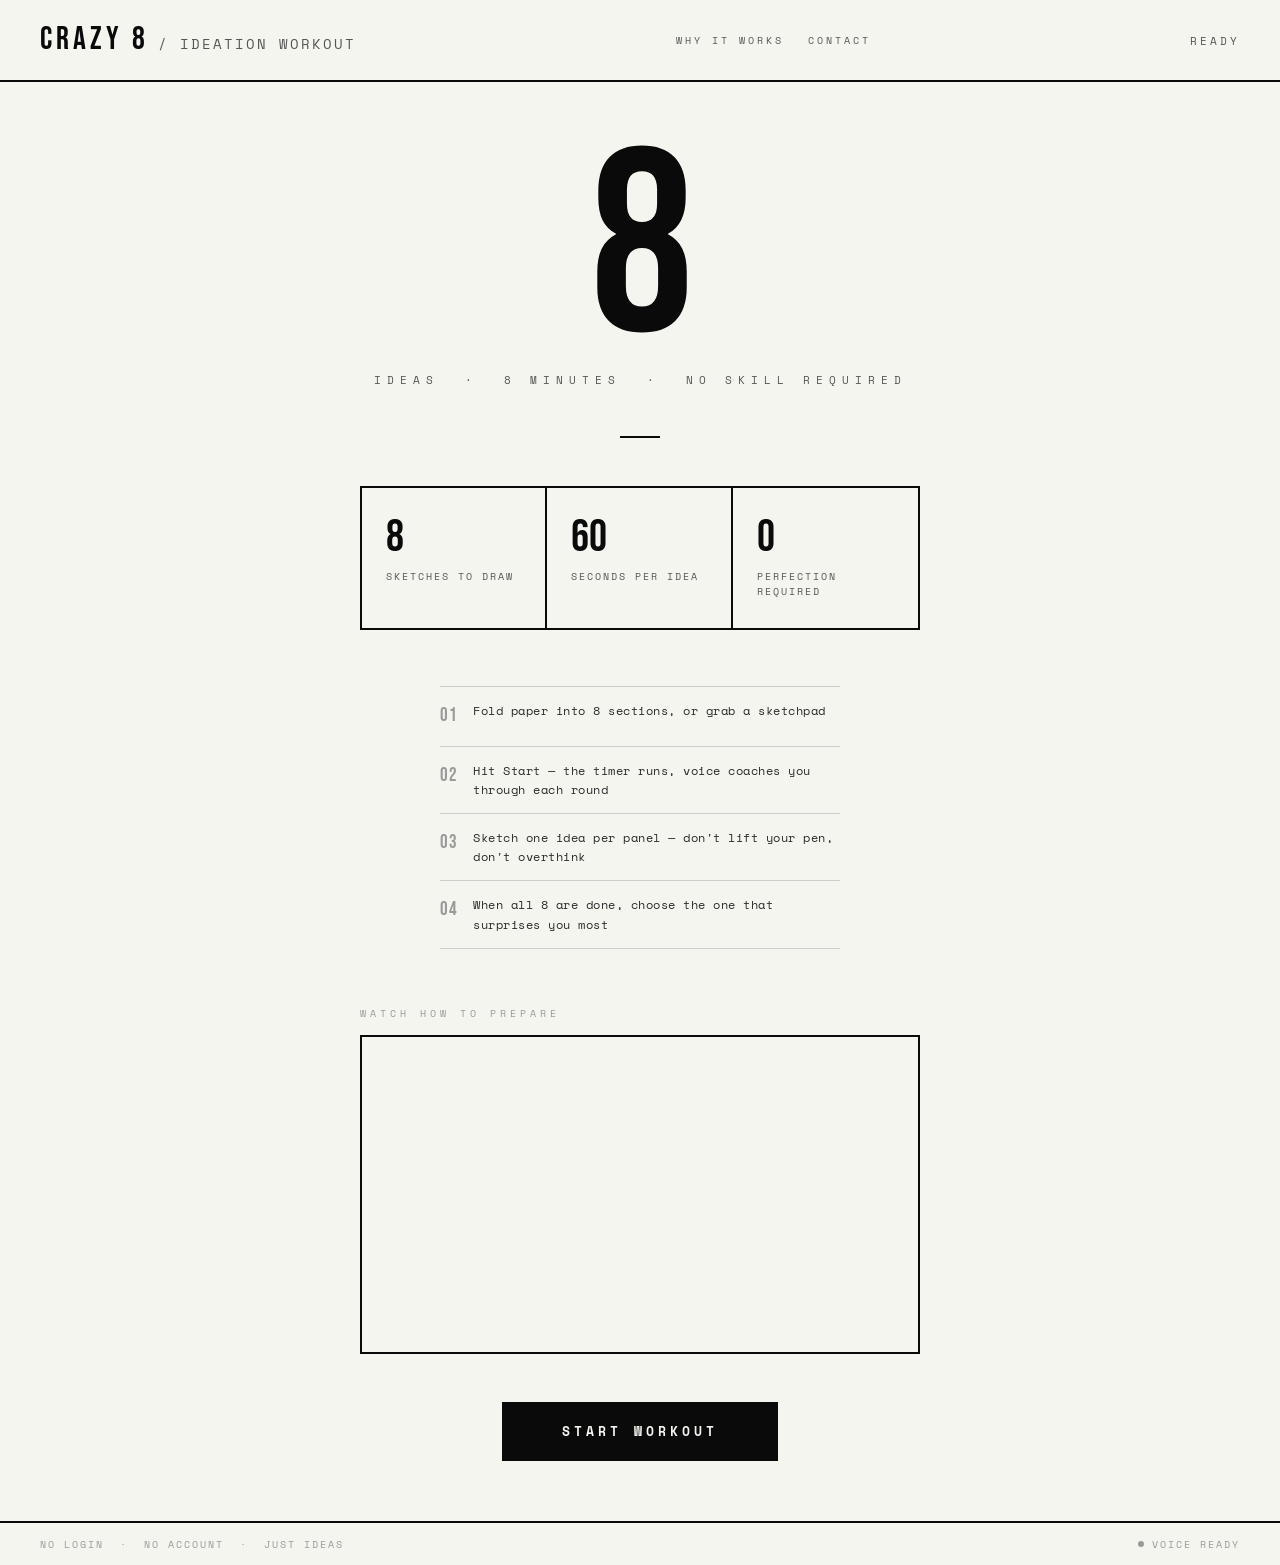
==== index.html @ 39a4eee3 "Add success.html and form action fallback for Netlify Forms Creates a success page so native form su" ====
<!DOCTYPE html>
<html lang="en">
<head>
  <meta charset="UTF-8">
  <meta name="viewport" content="width=device-width, initial-scale=1.0">
  <title>Crazy 8 - Ideation Exercise</title>
  <link href="https://fonts.googleapis.com/css2?family=Space+Mono:wght@400;700&family=Bebas+Neue&display=swap" rel="stylesheet">
  <link rel="stylesheet" href="crazy_eight.css">
</head>
<body>
  <div class="shell">

    <!-- Header Section -->
    <header class="topbar">
      <div class="wordmark wordmark-link" onclick="resetToStart()">Crazy 8 <span>/ IDEATION WORKOUT</span></div>
      <nav class="topbar-nav">
        <button class="topbar-nav-link" onclick="showWhy()">Why It Works</button>
        <button class="topbar-nav-link" onclick="showContact()">Contact</button>
      </nav>
      <div class="topbar-status" id="topbarStatus">READY</div>
    </header>

    <!-- Main Section -->
    <main>
    <!-- Onboarding Section -->
    <section class="screen active" id="startScreen">

      <!-- Hero Section-->
      <div class="hero-number">8</div>
      <div class="hero-label">Ideas &nbsp;·&nbsp; 8 Minutes &nbsp;·&nbsp; No Skill Required</div>
      <div class="divider"></div>

      <div class="rule-grid">
        <div class="rule-item">
          <div class="rule-n">8</div>
          <div class="rule-txt">Sketches to draw</div>
        </div>
        <div class="rule-item">
          <div class="rule-n">60</div>
          <div class="rule-txt">Seconds per idea</div>
        </div>
        <div class="rule-item">
          <div class="rule-n">0</div>
          <div class="rule-txt">Perfection required</div>
        </div>
      </div>

      <div class="how-list">
        <div class="how-list-item">
          <span class="how-n">01</span>
          <span>Fold paper into 8 sections, or grab a sketchpad</span>
        </div>
        <div class="how-list-item">
          <span class="how-n">02</span>
          <span>Hit Start — the timer runs, voice coaches you through each round</span>
        </div>
        <div class="how-list-item">
          <span class="how-n">03</span>
          <span>Sketch one idea per panel — don't lift your pen, don't overthink</span>
        </div>
        <div class="how-list-item">
          <span class="how-n">04</span>
          <span>When all 8 are done, choose the one that surprises you most</span>
        </div>
      </div>

      <div class="video-section">
        <div class="video-label">Watch how to prepare</div>
        <div class="video-wrap">
          <iframe
            src="https://www.youtube.com/embed/UXOLJy0E7Pg?start=75"
            title="How to prepare for the Crazy 8 exercise"
            allow="accelerometer; autoplay; clipboard-write; encrypted-media; gyroscope; picture-in-picture"
            allowfullscreen>
          </iframe>
        </div>
      </div>

      <button class="btn-start" onclick="startWorkout()">
        <span>Start Workout</span>
      </button>

    </section>

    <!-- Timer Section -->
    <section class="screen" id="exerciseScreen">

      <!-- Left panel: timer + controls -->
      <div class="panel-left">

        <div class="round-meta">
          <div class="round-tag">Round <span id="roundNum">1</span> of 8</div>
          <div class="round-prompt" id="promptText">Sketch your first idea</div>
          <div class="prompt-hint" id="promptHint"></div>
        </div>

        <div class="timer-wrap">
          <svg class="timer-svg" viewBox="0 0 200 200">
            <circle class="t-bg" cx="100" cy="100" r="92"/>
            <circle class="t-ring" id="tRing" cx="100" cy="100" r="92"/>
          </svg>
          <div class="timer-face">
            <div class="timer-digits" id="timerDigits">60</div>
            <div class="timer-sub">seconds</div>
          </div>
        </div>

        <div class="progress-wrap">
          <div class="progress-meta">
            <span>Overall Progress</span>
            <span id="progressLabel">0 / 8</span>
          </div>
          <div class="progress-track">
            <div class="progress-thumb" id="progressThumb" style="width:0%"></div>
          </div>
        </div>

        <div class="controls">
          <button class="ctrl-btn" id="pauseBtn" onclick="togglePause()" title="Pause / Resume">II</button>
          <button class="ctrl-btn" onclick="stopWorkout()" title="Stop">&#9632;</button>
          <button class="ctrl-btn active-ctrl" id="voiceBtn" onclick="toggleVoice()" title="Voice on/off">&#9834;</button>
          <span class="voice-label">Voice</span>
        </div>

      </div>

      <!-- Right panel: sketch tracker -->
      <div class="panel-right">
        <div class="panel-right-label">Your Sketches</div>
        <div class="sketch-list" id="sketchList">
          <!-- Filled by JavaScript -->
        </div>
      </div>

    </section>

    <!-- Convergence Section -->
    <section class="screen" id="completionScreen">

      <div class="done-tag">Workout Complete</div>
      <div class="done-title">DONE.</div>
      <div class="done-divider"></div>
      <p class="done-message">
        Eight ideas in eight minutes.<br>
        Your creative muscle just got stronger.
      </p>

      <div class="reflection-section">
        <div class="reflection-intro">Now we can slow down.</div>
        <ul class="reflection-list">
          <li class="reflection-q">VOTE or SELECT THE BEST</li>
          <li class="reflection-q">Which idea surprises you?</li>
          <li class="reflection-q">Which idea solves the problem best?</li>
          <li class="reflection-q">Can two ideas be combined?</li>
        </ul>
      </div>

      <div class="done-stats">
        <div class="done-stat">
          <div class="done-stat-n">8</div>
          <div class="done-stat-l">Ideas created</div>
        </div>
        <div class="done-stat">
          <div class="done-stat-n">8m</div>
          <div class="done-stat-l">Total time</div>
        </div>
        <div class="done-stat">
          <div class="done-stat-n">∞</div>
          <div class="done-stat-l">Possibilities</div>
        </div>
      </div>

      <div class="btn-row">
        <button class="btn-ghost" onclick="restartWorkout()">Again</button>
        <button class="btn-ghost" onclick="resetToStart()">Home</button>
      </div>

    </section>

    <!-- Why It Works Section -->
    <section class="screen" id="whyScreen">

      <div class="page-hero">
        <div class="page-eyebrow">The Science Behind It</div>
        <div class="page-big-title">WHY IT<br>WORKS.</div>
        <div class="done-divider" style="margin:32px auto;"></div>
        <p class="page-intro">Crazy 8 works not despite its constraints — because of them. Time pressure, quantity requirements, and analog tools trigger distinct cognitive states that digital brainstorming alone cannot replicate.</p>
      </div>

      <div class="why-blocks">

        <div class="why-block">
          <div class="why-block-header">
            <span class="why-block-n">01</span>
            <span class="why-block-tag">Divergent Thinking</span>
          </div>
          <div class="why-block-title">QUANTITY FORCES QUALITY</div>
          <p class="why-block-text">The first seven rounds push you into divergent mode — generating ideas without judgment. Sixty seconds is too short to second-guess yourself. You sketch and move on before your inner critic can speak.</p>
          <p class="why-block-text">Over eight rounds you're pushed past the safe first answer, past the variation-of-the-first-idea, and into territory you wouldn't reach by thinking alone. Research consistently shows the most original ideas emerge in later cycles — after the obvious has been exhausted. Crazy 8 guarantees you get there.</p>
          <div class="why-stats">
            <div class="why-stat">
              <div class="why-stat-n">60s</div>
              <div class="why-stat-l">Too short to second-guess yourself</div>
            </div>
            <div class="why-stat">
              <div class="why-stat-n">8</div>
              <div class="why-stat-l">Ideas pushes exploration past the obvious</div>
            </div>
            <div class="why-stat">
              <div class="why-stat-n">5–8</div>
              <div class="why-stat-l">Rounds where the best ideas tend to appear</div>
            </div>
          </div>
        </div>

        <div class="why-block">
          <div class="why-block-header">
            <span class="why-block-n">02</span>
            <span class="why-block-tag">Convergent Thinking</span>
          </div>
          <div class="why-block-title">SELECTING AND COMBINING</div>
          <p class="why-block-text">Round 8 shifts your mind toward synthesis. After generating at speed, the brain craves evaluation. The completion prompts aren't decoration — they're a deliberate phase change built into the structure.</p>
          <ul class="why-list">
            <li class="why-list-item">
              <span class="why-list-q">Which idea surprises you?</span>
              <span class="why-list-a">Surprise signals genuine novelty — unexpected ideas are always worth a closer look.</span>
            </li>
            <li class="why-list-item">
              <span class="why-list-q">Which solves the problem best?</span>
              <span class="why-list-a">Returns you to the original brief after a session of unconstrained thinking.</span>
            </li>
            <li class="why-list-item">
              <span class="why-list-q">Can two ideas be combined?</span>
              <span class="why-list-a">Hybrid ideas frequently outperform either source. This is where breakthroughs tend to live.</span>
            </li>
          </ul>
          <p class="why-block-text">The gap between making and evaluating is critical. Crazy 8 builds that gap into its structure — you cannot skip from generation directly to execution.</p>
        </div>

        <div class="why-block">
          <div class="why-block-header">
            <span class="why-block-n">03</span>
            <span class="why-block-tag">Paper &amp; Pencil</span>
          </div>
          <div class="why-block-title">LOW FIDELITY IS THE FEATURE</div>
          <p class="why-block-text">A pencil sketch made in 60 seconds cannot be mistaken for a finished product. That roughness is not a limitation — it is the entire point.</p>
          <div class="why-pillars">
            <div class="why-pillar">
              <div class="why-pillar-title">Low fidelity = low attachment</div>
              <p class="why-pillar-text">When you've spent 60 seconds on a drawing, you can discard it without hesitation. When you've spent three hours on a digital mockup, you can't. Paper removes the sunk-cost trap from the process entirely.</p>
            </div>
            <div class="why-pillar">
              <div class="why-pillar-title">Sketches invite collaboration</div>
              <p class="why-pillar-text">A rough box with an arrow communicates "there's a button here" without accidentally fixing the visual design. Polished mockups shut down feedback. Rough sketches open it up and invite challenge.</p>
            </div>
            <div class="why-pillar">
              <div class="why-pillar-title">Inclusive by default</div>
              <p class="why-pillar-text">Anyone can participate regardless of software skills. A pen is the universal design tool. The playing field is completely flat — no Figma licence, no learning curve, no barrier.</p>
            </div>
            <div class="why-pillar">
              <div class="why-pillar-title">Research supports it</div>
              <p class="why-pillar-text">Studies on design fixation (Jansson &amp; Smith, 1991) show high-fidelity references early in the process constrain output — designers copy features rather than explore alternatives. Research in embodied cognition shows the physical act of drawing activates spatial reasoning and motor memory in ways digital tools do not replicate.</p>
            </div>
          </div>
        </div>

      </div>

      <div class="page-back">
        <button class="btn-ghost" onclick="resetToStart()">&#8592; Back to Start</button>
      </div>

    </section>

    <!-- Contact Section -->
    <section class="screen" id="contactScreen">

      <div class="page-hero">
        <div class="page-eyebrow">Get in Touch</div>
        <div class="page-big-title">CONTACT.</div>
        <div class="done-divider" style="margin:32px auto;"></div>
        <p class="page-intro">Built to help designers think faster. Free and private — no account, no data collection, no catch.</p>
      </div>

      <form class="feedback-form" name="feedback" method="POST" action="/success.html" data-netlify="true" id="feedbackForm">
        <input type="hidden" name="form-name" value="feedback">
        <div class="form-group">
          <label class="form-label" for="feedbackName">Name</label>
          <input class="form-input" type="text" id="feedbackName" name="name" placeholder="Your name" required>
        </div>
        <div class="form-group">
          <label class="form-label" for="feedbackEmail">Email</label>
          <input class="form-input" type="email" id="feedbackEmail" name="reply-to" placeholder="your@email.com">
        </div>
        <div class="form-group">
          <label class="form-label" for="feedbackMessage">Message</label>
          <textarea class="form-textarea" id="feedbackMessage" name="message" rows="5" placeholder="Feature request, bug report, or just a hello..." required></textarea>
        </div>
        <button class="btn-start" type="submit"><span>Send Feedback</span></button>
      </form>
      <p id="feedbackSuccess" style="display:none; margin-top:16px; font-size:0.78rem; letter-spacing:1px; text-transform:uppercase;">Message sent. Thanks!</p>

      <div class="contact-about">
        <div class="contact-about-label">About this project</div>
        <p class="contact-about-text">Crazy 8 is a timed ideation tool for product designers, UX researchers, and teams who need to generate eight distinct ideas in eight focused minutes. It uses voice coaching, visual progress tracking, and structured reflection prompts to move from blank page to convergent thinking in one session.</p>
        <p class="contact-about-text">Have a feature request, found a bug, or want to collaborate? Send an email — all feedback is welcome.</p>
      </div>

      <div class="page-back">
        <button class="btn-ghost" onclick="resetToStart()">&#8592; Back to Start</button>
      </div>

    </section>

    </main>

    <!-- Footer Section -->
    <footer class="bottombar">
      <div class="bottombar-note">No login &nbsp;·&nbsp; No account &nbsp;·&nbsp; Just ideas</div>
      <div class="voice-status">
        <div class="voice-dot" id="voiceDot"></div>
        <span id="voiceStatusText">Voice ready</span>
      </div>
    </footer>

  </div><!-- /shell -->


  <script src="crazy_eight.js"></script>
  <script>
    document.getElementById('feedbackForm').addEventListener('submit', function(e) {
      e.preventDefault();
      var form = this;
      fetch('/', {
        method: 'POST',
        headers: { 'Content-Type': 'application/x-www-form-urlencoded' },
        body: new URLSearchParams(new FormData(form)).toString()
      }).then(function() {
        form.style.display = 'none';
        document.getElementById('feedbackSuccess').style.display = 'block';
      }).catch(function() {
        alert('Something went wrong. Please try again.');
      });
    });
  </script>
</body>
</html>
---- crazy_eight.css ----
*, *::before, *::after { box-sizing: border-box; margin: 0; padding: 0; }

:root {
  --black: #0a0a0a;
  --white: #f5f5f0;
  --gray-1: #1a1a1a;
  --gray-2: #2a2a2a;
  --gray-3: #555;
  --gray-4: #999;
  --gray-5: #ccc;
  --serif: 'Bebas Neue', sans-serif;
  --mono: 'Space Mono', monospace;
}

html, body {
  height: 100%;
  background: var(--white);
  color: var(--black);
  font-family: var(--mono);
  -webkit-font-smoothing: antialiased;
}

/* ── LAYOUT ── */
.shell {
  min-height: 100vh;
  display: grid;
  grid-template-rows: auto 1fr auto;
}

/* ── HEADER SECTION ── */
.topbar {
  display: flex;
  justify-content: space-between;
  align-items: center;
  padding: 24px 40px;
  border-bottom: 2px solid var(--black);
}

.wordmark {
  font-family: var(--serif);
  font-size: 2rem;
  letter-spacing: 4px;
  line-height: 1;
}

.wordmark-link {
  cursor: pointer;
  user-select: none;
}

.wordmark span {
  color: var(--gray-3);
  font-size: 0.85rem;
  font-family: var(--mono);
  letter-spacing: 2px;
  font-weight: 400;
}

.topbar-status {
  font-size: 0.7rem;
  letter-spacing: 3px;
  text-transform: uppercase;
  color: var(--gray-3);
}

/* ── SCREENS ── */
.screen {
  display: none;
  animation: appear 0.4s ease both;
}
.screen.active { display: flex; }

@keyframes appear {
  from { opacity: 0; transform: translateY(12px); }
  to   { opacity: 1; transform: translateY(0); }
}

/* ── START SCREEN ── */
#startScreen {
  flex-direction: column;
  align-items: center;
  justify-content: center;
  padding: 60px 40px;
  text-align: center;
  gap: 0;
}

.hero-number {
  font-family: var(--serif);
  font-size: clamp(140px, 25vw, 260px);
  line-height: 0.85;
  color: var(--black);
  letter-spacing: -4px;
  user-select: none;
  margin-bottom: 8px;
}

.hero-label {
  font-size: 0.7rem;
  letter-spacing: 6px;
  text-transform: uppercase;
  color: var(--gray-3);
  margin-bottom: 48px;
}

.divider {
  width: 40px;
  height: 2px;
  background: var(--black);
  margin: 0 auto 48px;
}

.rule-grid {
  display: grid;
  grid-template-columns: repeat(3, 1fr);
  gap: 0;
  border: 2px solid var(--black);
  max-width: 560px;
  width: 100%;
  margin-bottom: 56px;
}

.rule-item {
  padding: 28px 24px;
  border-right: 2px solid var(--black);
  text-align: left;
}
.rule-item:last-child { border-right: none; }

.rule-n {
  font-family: var(--serif);
  font-size: 2.8rem;
  line-height: 1;
  margin-bottom: 8px;
}

.rule-txt {
  font-size: 0.65rem;
  letter-spacing: 2px;
  text-transform: uppercase;
  color: var(--gray-3);
  line-height: 1.5;
}

.how-list {
  max-width: 400px;
  width: 100%;
  text-align: left;
  margin-bottom: 56px;
}

.how-list-item {
  display: flex;
  gap: 16px;
  padding: 14px 0;
  border-bottom: 1px solid var(--gray-5);
  font-size: 0.75rem;
  letter-spacing: 0.5px;
  color: var(--gray-2);
  line-height: 1.6;
}
.how-list-item:first-child { border-top: 1px solid var(--gray-5); }

.how-n {
  font-family: var(--serif);
  font-size: 1.2rem;
  color: var(--gray-4);
  flex-shrink: 0;
  line-height: 1.6;
}

/* ── ONBOARDING VIDEO SECTION ── */
.video-section {
  max-width: 560px;
  width: 100%;
  margin-bottom: 48px;
  text-align: left;
}

.video-label {
  font-size: 0.65rem;
  letter-spacing: 4px;
  text-transform: uppercase;
  color: var(--gray-4);
  margin-bottom: 14px;
}

.video-wrap {
  position: relative;
  width: 100%;
  padding-top: 56.25%;
  border: 2px solid var(--black);
  overflow: hidden;
}

.video-wrap iframe {
  position: absolute;
  top: 0;
  left: 0;
  width: 100%;
  height: 100%;
  border: none;
  display: block;
}

.btn-start {
  font-family: var(--mono);
  font-size: 0.8rem;
  font-weight: 700;
  letter-spacing: 4px;
  text-transform: uppercase;
  background: var(--black);
  color: var(--white);
  border: none;
  padding: 20px 60px;
  cursor: pointer;
  transition: background 0.2s, color 0.2s;
  position: relative;
  overflow: hidden;
}

.btn-start::after {
  content: '';
  position: absolute;
  inset: 0;
  background: var(--white);
  transform: translateX(-100%);
  transition: transform 0.35s ease;
}
.btn-start:hover::after { transform: translateX(0); }
.btn-start:hover { color: var(--black); border: 2px solid var(--black); }
.btn-start span { position: relative; z-index: 1; }

/* ── EXERCISE SCREEN ── */
#exerciseScreen {
  flex-direction: row;
  height: calc(100vh - 74px);
}

/* Left panel */
.panel-left {
  flex: 1;
  display: flex;
  flex-direction: column;
  justify-content: center;
  align-items: center;
  border-right: 2px solid var(--black);
  padding: 40px;
  gap: 40px;
  position: relative;
}

/* Timer */
.timer-wrap {
  position: relative;
  width: min(280px, 38vw);
  aspect-ratio: 1;
  flex-shrink: 0;
}

.timer-svg {
  width: 100%;
  height: 100%;
  transform: rotate(-90deg);
}

.t-bg {
  fill: none;
  stroke: var(--gray-5);
  stroke-width: 7;
}

.t-ring {
  fill: none;
  stroke: var(--black);
  stroke-width: 7;
  stroke-linecap: butt;
  transition: stroke-dashoffset 1s linear;
}

.timer-face {
  position: absolute;
  inset: 0;
  display: flex;
  flex-direction: column;
  align-items: center;
  justify-content: center;
}

.timer-digits {
  font-family: var(--serif);
  font-size: clamp(76px, 11vw, 120px);
  line-height: 1;
  letter-spacing: -2px;
}

.timer-sub {
  font-size: 0.6rem;
  letter-spacing: 4px;
  text-transform: uppercase;
  color: var(--gray-3);
  margin-top: 6px;
}

/* Round + prompt */
.round-meta {
  text-align: center;
}

.round-tag {
  font-size: 0.65rem;
  letter-spacing: 5px;
  text-transform: uppercase;
  color: var(--gray-4);
  margin-bottom: 10px;
}

.round-prompt {
  font-family: var(--serif);
  font-size: clamp(2rem, 4vw, 3rem);
  letter-spacing: 1px;
  line-height: 1.05;
  max-width: 340px;
}

.prompt-hint {
  font-size: 0.9rem;
  line-height: 1.75;
  color: var(--gray-2);
  letter-spacing: 0.2px;
  max-width: 320px;
  margin-top: 14px;
}

/* Overall progress */
.progress-wrap {
  width: 100%;
  max-width: 280px;
}

.progress-meta {
  display: flex;
  justify-content: space-between;
  font-size: 0.6rem;
  letter-spacing: 3px;
  text-transform: uppercase;
  color: var(--gray-3);
  margin-bottom: 8px;
}

.progress-track {
  width: 100%;
  height: 4px;
  background: var(--gray-5);
  position: relative;
}

.progress-thumb {
  height: 100%;
  background: var(--black);
  transition: width 0.6s ease;
}

/* Controls */
.controls {
  display: flex;
  gap: 12px;
  align-items: center;
}

.ctrl-btn {
  width: 52px;
  height: 52px;
  border: 2px solid var(--black);
  background: transparent;
  cursor: pointer;
  display: flex;
  align-items: center;
  justify-content: center;
  font-size: 1.1rem;
  font-family: var(--mono);
  font-weight: 700;
  color: var(--black);
  transition: background 0.15s, color 0.15s;
  letter-spacing: 0;
  flex-shrink: 0;
}
.ctrl-btn:hover { background: var(--black); color: var(--white); }
.ctrl-btn.active-ctrl { background: var(--black); color: var(--white); }

.voice-label {
  font-size: 0.6rem;
  letter-spacing: 3px;
  text-transform: uppercase;
  color: var(--gray-4);
}

/* Right panel — sketch tracker */
.panel-right {
  width: clamp(220px, 28vw, 340px);
  display: flex;
  flex-direction: column;
  padding: 32px;
  gap: 0;
  overflow: hidden;
}

.panel-right-label {
  font-size: 0.6rem;
  letter-spacing: 5px;
  text-transform: uppercase;
  color: var(--gray-4);
  margin-bottom: 24px;
}

.sketch-list {
  display: flex;
  flex-direction: column;
  gap: 0;
  flex: 1;
}

.sketch-row {
  display: flex;
  align-items: center;
  gap: 16px;
  padding: 16px 0;
  border-bottom: 1px solid var(--gray-5);
  transition: opacity 0.3s;
}
.sketch-row:first-child { border-top: 1px solid var(--gray-5); }

.sketch-row.done { opacity: 0.4; }

.sketch-row.current { opacity: 1; }
.sketch-row.current .sketch-row-n { color: var(--black); }
.sketch-row.current .sketch-row-bar { background: var(--black); }

.sketch-row.pending { opacity: 0.25; }

.sketch-row-n {
  font-family: var(--serif);
  font-size: 1.6rem;
  line-height: 1;
  width: 36px;
  flex-shrink: 0;
  color: var(--gray-3);
}

.sketch-row-info {
  flex: 1;
}

.sketch-row-label {
  font-size: 0.65rem;
  letter-spacing: 2px;
  text-transform: uppercase;
  margin-bottom: 6px;
}

.sketch-row-bar {
  height: 2px;
  background: var(--gray-5);
  width: 100%;
  position: relative;
  overflow: hidden;
}

.sketch-row-fill {
  position: absolute;
  left: 0; top: 0; height: 100%;
  background: var(--gray-3);
  width: 0%;
  transition: width 1s linear;
}

.sketch-row-check {
  font-size: 0.8rem;
  color: var(--black);
  font-weight: 700;
  opacity: 0;
  transition: opacity 0.3s;
}
.sketch-row.done .sketch-row-check { opacity: 1; }

/* ── COMPLETION SCREEN ── */
#completionScreen {
  flex-direction: column;
  align-items: center;
  justify-content: center;
  padding: 60px 40px;
  text-align: center;
  gap: 0;
}

.done-tag {
  font-size: 0.65rem;
  letter-spacing: 6px;
  text-transform: uppercase;
  color: var(--gray-4);
  margin-bottom: 20px;
}

.done-title {
  font-family: var(--serif);
  font-size: clamp(80px, 14vw, 160px);
  line-height: 0.9;
  letter-spacing: -2px;
  margin-bottom: 32px;
}

.done-divider {
  width: 40px;
  height: 2px;
  background: var(--black);
  margin: 0 auto 32px;
}

.done-message {
  font-size: 0.8rem;
  color: var(--gray-3);
  line-height: 2;
  letter-spacing: 0.5px;
  max-width: 380px;
  margin-bottom: 48px;
}

.done-stats {
  display: flex;
  border: 2px solid var(--black);
  margin-bottom: 56px;
}

.done-stat {
  padding: 24px 40px;
  border-right: 2px solid var(--black);
  text-align: left;
}
.done-stat:last-child { border-right: none; }

.done-stat-n {
  font-family: var(--serif);
  font-size: 3rem;
  line-height: 1;
  margin-bottom: 6px;
}

.done-stat-l {
  font-size: 0.6rem;
  letter-spacing: 3px;
  text-transform: uppercase;
  color: var(--gray-3);
}

.btn-row {
  display: flex;
  gap: 16px;
  flex-wrap: wrap;
  justify-content: center;
}

.btn-ghost {
  font-family: var(--mono);
  font-size: 0.7rem;
  font-weight: 700;
  letter-spacing: 3px;
  text-transform: uppercase;
  background: transparent;
  color: var(--black);
  border: 2px solid var(--black);
  padding: 14px 32px;
  cursor: pointer;
  transition: background 0.2s, color 0.2s;
}
.btn-ghost:hover { background: var(--black); color: var(--white); }

/* ── CONVERGENCE STAGE ── */
.reflection-section {
  max-width: 420px;
  width: 100%;
  margin-bottom: 48px;
  text-align: left;
}

.reflection-intro {
  font-size: 0.7rem;
  letter-spacing: 5px;
  text-transform: uppercase;
  color: var(--gray-4);
  margin-bottom: 20px;
}

.reflection-list {
  list-style: none;
}

.reflection-q {
  font-family: var(--serif);
  font-size: clamp(1.5rem, 3.5vw, 2rem);
  line-height: 1.15;
  letter-spacing: 1px;
  padding: 16px 0;
  border-bottom: 1px solid var(--gray-5);
  color: var(--black);
}

.reflection-q:first-child {
  border-top: 1px solid var(--gray-5);
}

/* ── TOPBAR NAV ── */
.topbar-nav {
  display: flex;
  gap: 24px;
  align-items: center;
}

.topbar-nav-link {
  font-family: var(--mono);
  font-size: 0.6rem;
  letter-spacing: 3px;
  text-transform: uppercase;
  color: var(--gray-3);
  background: none;
  border: none;
  cursor: pointer;
  padding: 4px 0;
  transition: color 0.15s;
  white-space: nowrap;
}

.topbar-nav-link:hover { color: var(--black); }

/* ── SHARED CONTENT PAGE ── */
#whyScreen,
#contactScreen {
  flex-direction: column;
  align-items: center;
  padding: 60px 40px;
  text-align: center;
}

.page-hero {
  max-width: 640px;
  width: 100%;
}

.page-eyebrow {
  font-size: 0.6rem;
  letter-spacing: 6px;
  text-transform: uppercase;
  color: var(--gray-4);
  margin-bottom: 20px;
}

.page-big-title {
  font-family: var(--serif);
  font-size: clamp(72px, 12vw, 140px);
  line-height: 0.9;
  letter-spacing: -2px;
  margin-bottom: 32px;
}

.page-intro {
  font-size: 0.8rem;
  color: var(--gray-2);
  line-height: 1.9;
  letter-spacing: 0.3px;
  max-width: 520px;
  margin: 0 auto 56px;
}

.page-back {
  margin: 48px 0 64px;
}

/* ── WHY SCREEN ── */
.why-blocks {
  max-width: 640px;
  width: 100%;
  text-align: left;
}

.why-block {
  padding: 48px 0;
  border-top: 2px solid var(--black);
}

.why-block:last-child { border-bottom: 2px solid var(--black); }

.why-block-header {
  display: flex;
  align-items: baseline;
  gap: 16px;
  margin-bottom: 12px;
}

.why-block-n {
  font-family: var(--serif);
  font-size: 1.8rem;
  line-height: 1;
  color: var(--gray-4);
}

.why-block-tag {
  font-size: 0.6rem;
  letter-spacing: 4px;
  text-transform: uppercase;
  color: var(--gray-4);
}

.why-block-title {
  font-family: var(--serif);
  font-size: clamp(2rem, 5vw, 3.2rem);
  letter-spacing: 1px;
  line-height: 1;
  margin-bottom: 24px;
}

.why-block-text {
  font-size: 0.78rem;
  line-height: 1.95;
  color: var(--gray-2);
  letter-spacing: 0.3px;
  margin-bottom: 16px;
}

.why-stats {
  display: grid;
  grid-template-columns: repeat(3, 1fr);
  border: 2px solid var(--black);
  margin-top: 32px;
}

.why-stat {
  padding: 20px 18px;
  border-right: 2px solid var(--black);
  text-align: left;
}

.why-stat:last-child { border-right: none; }

.why-stat-n {
  font-family: var(--serif);
  font-size: 2.2rem;
  line-height: 1;
  margin-bottom: 6px;
}

.why-stat-l {
  font-size: 0.58rem;
  letter-spacing: 1.5px;
  text-transform: uppercase;
  color: var(--gray-3);
  line-height: 1.5;
}

.why-list {
  list-style: none;
  margin-bottom: 20px;
}

.why-list-item {
  padding: 18px 0;
  border-bottom: 1px solid var(--gray-5);
}

.why-list-item:first-child { border-top: 1px solid var(--gray-5); }

.why-list-q {
  display: block;
  font-family: var(--serif);
  font-size: 1.5rem;
  letter-spacing: 0.5px;
  color: var(--black);
  margin-bottom: 5px;
}

.why-list-a {
  font-size: 0.72rem;
  letter-spacing: 0.3px;
  color: var(--gray-3);
  line-height: 1.7;
}

.why-pillars {
  display: grid;
  grid-template-columns: 1fr 1fr;
  border: 2px solid var(--black);
  margin-top: 32px;
}

.why-pillar {
  padding: 24px;
  border-right: 2px solid var(--black);
  border-bottom: 2px solid var(--black);
}

.why-pillar:nth-child(even)  { border-right: none; }
.why-pillar:nth-child(3),
.why-pillar:nth-child(4)     { border-bottom: none; }

.why-pillar-title {
  font-size: 0.65rem;
  font-weight: 700;
  letter-spacing: 3px;
  text-transform: uppercase;
  color: var(--black);
  margin-bottom: 12px;
}

.why-pillar-text {
  font-size: 0.72rem;
  line-height: 1.85;
  color: var(--gray-2);
  letter-spacing: 0.2px;
}

/* ── CONTACT SCREEN ── */
.contact-items {
  max-width: 640px;
  width: 100%;
  border: 2px solid var(--black);
  margin-bottom: 0;
}

.contact-item {
  display: flex;
  align-items: center;
  gap: 20px;
  padding: 24px 32px;
  border-bottom: 2px solid var(--black);
  text-decoration: none;
  color: var(--black);
  transition: background 0.15s, color 0.15s;
  text-align: left;
}

.contact-item:last-child { border-bottom: none; }
.contact-item:hover { background: var(--black); color: var(--white); }

.contact-item-label {
  font-size: 0.55rem;
  letter-spacing: 4px;
  text-transform: uppercase;
  color: var(--gray-4);
  width: 56px;
  flex-shrink: 0;
  transition: color 0.15s;
}

.contact-item:hover .contact-item-label { color: var(--gray-5); }

.contact-item-value {
  flex: 1;
  font-size: 0.75rem;
  letter-spacing: 1px;
}

.contact-item-arrow {
  font-size: 1rem;
  color: var(--gray-3);
  transition: color 0.15s;
}

.contact-item:hover .contact-item-arrow { color: var(--white); }

.contact-about {
  max-width: 640px;
  width: 100%;
  text-align: left;
  padding: 40px 0;
  border-top: 2px solid var(--black);
  margin-top: 40px;
}

.contact-about-label {
  font-size: 0.6rem;
  letter-spacing: 5px;
  text-transform: uppercase;
  color: var(--gray-4);
  margin-bottom: 20px;
}

.contact-about-text {
  font-size: 0.78rem;
  line-height: 1.95;
  color: var(--gray-2);
  letter-spacing: 0.3px;
  margin-bottom: 16px;
}

.contact-about-text:last-child { margin-bottom: 0; }

/* ── FEEDBACK FORM ── */
.feedback-form {
  max-width: 640px;
  width: 100%;
  text-align: left;
  margin-bottom: 0;
}

.form-group {
  margin-bottom: 24px;
}

.form-label {
  display: block;
  font-size: 0.55rem;
  letter-spacing: 4px;
  text-transform: uppercase;
  color: var(--gray-4);
  margin-bottom: 8px;
}

.form-input,
.form-textarea {
  display: block;
  width: 100%;
  font-family: var(--mono);
  font-size: 0.78rem;
  letter-spacing: 0.3px;
  color: var(--black);
  background: transparent;
  border: 2px solid var(--black);
  padding: 14px 16px;
  outline: none;
  transition: border-color 0.15s;
}

.form-input::placeholder,
.form-textarea::placeholder {
  color: var(--gray-4);
}

.form-input:focus,
.form-textarea:focus {
  border-color: var(--gray-3);
}

.form-textarea {
  resize: vertical;
  min-height: 120px;
  line-height: 1.7;
}

.feedback-form .btn-start {
  margin-top: 8px;
}

/* ── FOOTER SECTION ── */
.bottombar {
  border-top: 2px solid var(--black);
  display: flex;
  justify-content: space-between;
  align-items: center;
  padding: 14px 40px;
}

.bottombar-note {
  font-size: 0.6rem;
  letter-spacing: 2px;
  text-transform: uppercase;
  color: var(--gray-4);
}

.voice-status {
  font-size: 0.6rem;
  letter-spacing: 2px;
  text-transform: uppercase;
  color: var(--gray-4);
  display: flex;
  align-items: center;
  gap: 8px;
}

.voice-dot {
  width: 6px;
  height: 6px;
  border-radius: 50%;
  background: var(--gray-4);
  transition: background 0.3s;
}
.voice-dot.speaking {
  background: var(--black);
  animation: blink 0.5s ease infinite alternate;
}

@keyframes blink {
  from { opacity: 1; }
  to   { opacity: 0.2; }
}

/* ── RESPONSIVE ── */
@media (max-width: 680px) {
  .topbar { padding: 18px 20px; }
  .wordmark { font-size: 1.5rem; }
  .topbar-nav { gap: 14px; }
  .topbar-nav-link { font-size: 0.55rem; letter-spacing: 2px; }

  #whyScreen, #contactScreen { padding: 40px 20px; }
  .page-big-title { font-size: clamp(60px, 18vw, 110px); }
  .page-intro { font-size: 0.82rem; }

  .why-block { padding: 36px 0; }
  .why-stats { grid-template-columns: 1fr; }
  .why-stat { border-right: none; border-bottom: 2px solid var(--black); }
  .why-stat:last-child { border-bottom: none; }

  .why-pillars { grid-template-columns: 1fr; }
  .why-pillar { border-right: none; border-bottom: 2px solid var(--black) !important; }
  .why-pillar:last-child { border-bottom: none !important; }

  .contact-item { padding: 20px; gap: 12px; }
  .contact-item-label { width: 44px; }
  .topbar-status { font-size: 0.65rem; }

  /* Start screen */
  #startScreen { padding: 40px 20px; }
  .hero-number { font-size: clamp(120px, 30vw, 200px); }
  .hero-label { font-size: 0.65rem; letter-spacing: 4px; }
  .rule-grid { grid-template-columns: 1fr; max-width: 100%; }
  .rule-item { border-right: none; border-bottom: 2px solid var(--black); padding: 20px 20px; }
  .rule-item:last-child { border-bottom: none; }
  .rule-n { font-size: 2.4rem; }
  .how-list { max-width: 100%; }
  .video-section { max-width: 100%; margin-bottom: 32px; }
  .btn-start { width: 100%; max-width: 400px; padding: 22px 40px; font-size: 0.85rem; }

  /* Exercise screen */
  #exerciseScreen { flex-direction: column; height: auto; min-height: calc(100vh - 60px); }
  .panel-left {
    border-right: none;
    border-bottom: 2px solid var(--black);
    padding: 28px 20px;
    gap: 28px;
  }
  .round-meta { max-width: 100%; }
  .round-prompt { font-size: clamp(2.2rem, 8vw, 3rem); max-width: 100%; }
  .prompt-hint { font-size: 1rem; max-width: 100%; margin-top: 12px; }
  .timer-wrap { width: min(220px, 62vw); }
  .timer-digits { font-size: clamp(72px, 20vw, 100px); }
  .progress-wrap { max-width: 100%; }
  .ctrl-btn { width: 56px; height: 56px; font-size: 1.15rem; }

  .panel-right { width: 100%; padding: 20px; }
  .sketch-list { display: flex; flex-direction: column; }
  .sketch-row { padding: 12px 0; }
  .sketch-row-label { font-size: 0.6rem; }

  /* Completion screen */
  #completionScreen { padding: 40px 20px; }
  .done-title { font-size: clamp(72px, 20vw, 140px); }
  .done-message { font-size: 0.85rem; }
  .reflection-section { max-width: 100%; }
  .reflection-q { font-size: clamp(1.4rem, 6vw, 2rem); }
  .done-stats { flex-direction: column; width: 100%; }
  .done-stat { border-right: none; border-bottom: 2px solid var(--black); padding: 20px; }
  .done-stat:last-child { border-bottom: none; }
  .btn-ghost { padding: 18px 32px; font-size: 0.8rem; flex: 1; }

  .bottombar { padding: 14px 20px; }
  .bottombar-note { display: none; }
}

@media (max-width: 420px) {
  .wordmark span { display: none; }
  .topbar-nav { gap: 10px; }
}

@media (max-width: 400px) {
  .topbar { padding: 16px 16px; }
  .panel-left { padding: 24px 16px; gap: 24px; }
  .panel-right { padding: 16px; }
  #startScreen { padding: 32px 16px; }
  #completionScreen { padding: 32px 16px; }
}
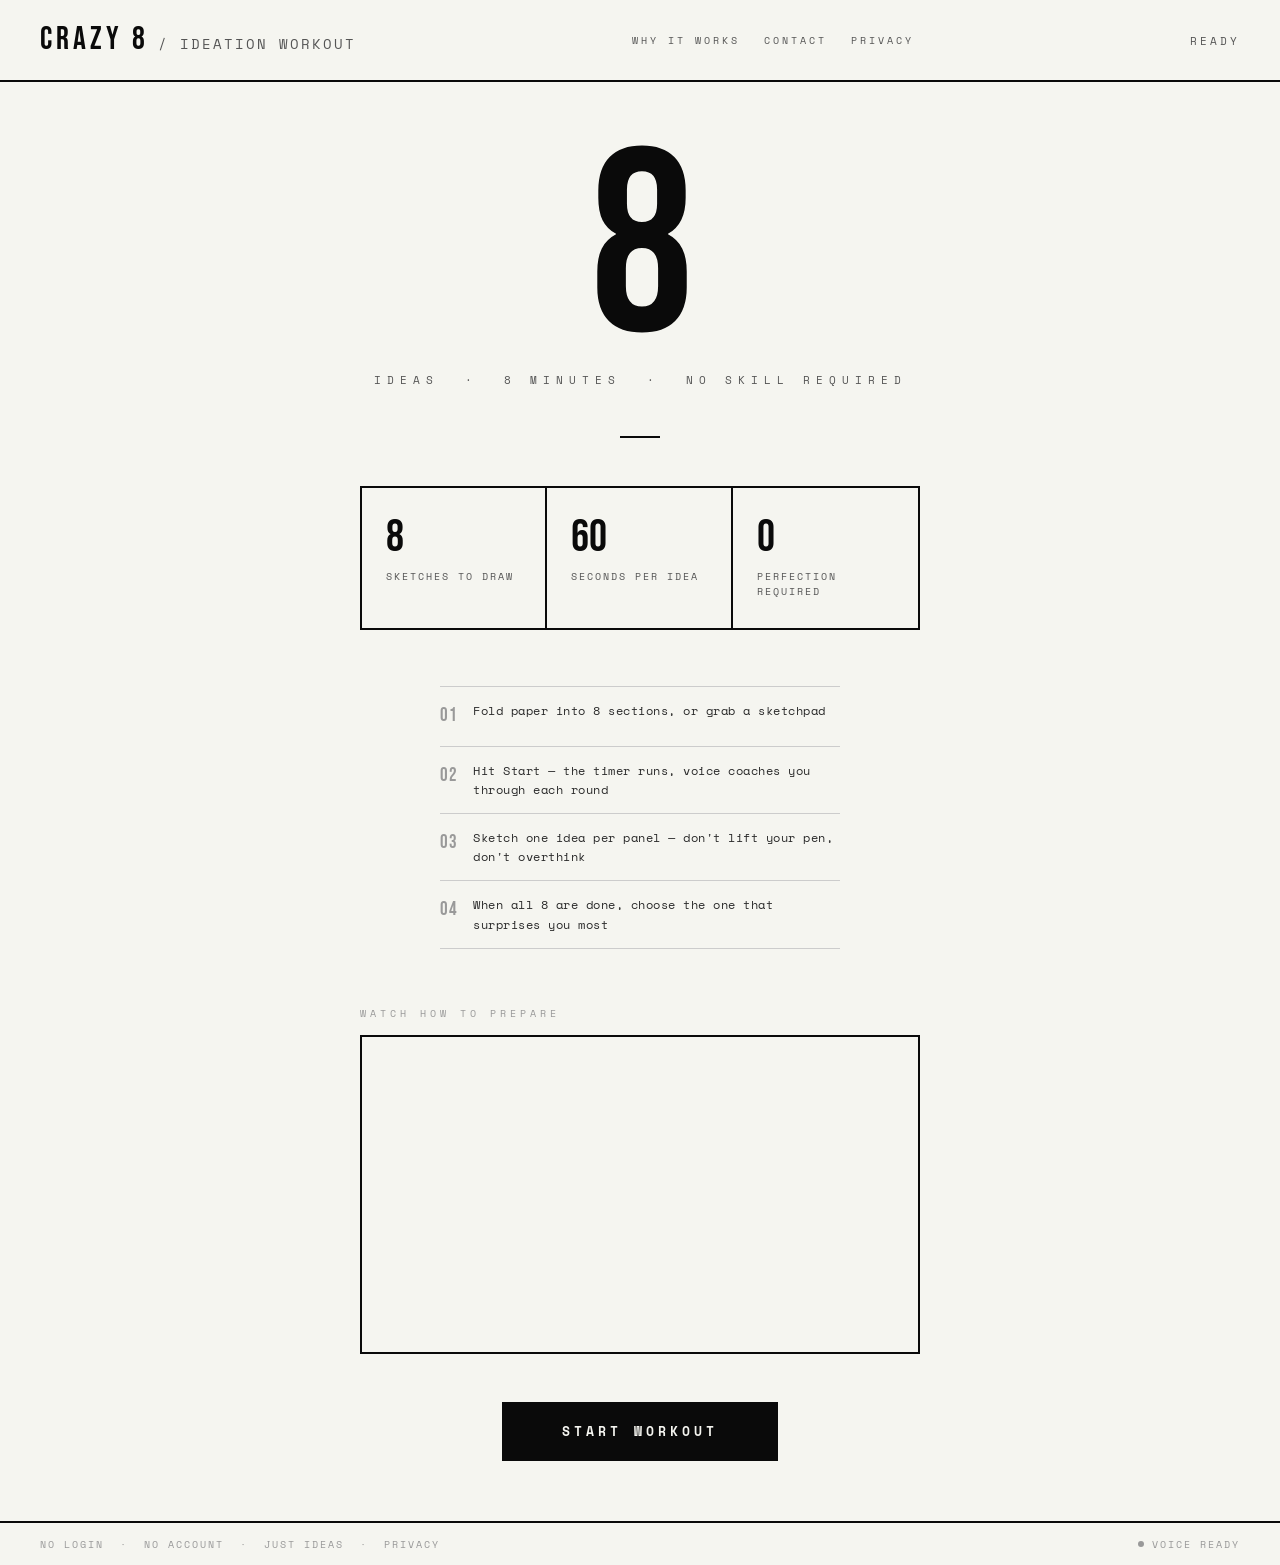
==== commit fd1bcf80: "Add SEO meta tags, sitemap, and robots.txt for search visibility - Improved <title> with target keyw" ====
--- a/index.html
+++ b/index.html
@@ -3,7 +3,46 @@
 <head>
   <meta charset="UTF-8">
   <meta name="viewport" content="width=device-width, initial-scale=1.0">
-  <title>Crazy 8 - Ideation Exercise</title>
+  <title>Crazy 8 Ideation Timer — Free Design Sprint Tool</title>
+  <meta name="description" content="Run a Crazy 8 ideation session in your browser. Free timed tool that coaches you through 8 sketches in 8 minutes — no account, no install, just ideas.">
+  <meta name="keywords" content="crazy 8 ideation, crazy eights design sprint, ideation timer, design sprint exercise, 8 ideas 8 minutes, UX ideation tool">
+  <link rel="canonical" href="https://crazy-eight.netlify.app/">
+
+  <!-- Open Graph -->
+  <meta property="og:type" content="website">
+  <meta property="og:url" content="https://crazy-eight.netlify.app/">
+  <meta property="og:title" content="Crazy 8 Ideation Timer — Free Design Sprint Tool">
+  <meta property="og:description" content="8 ideas in 8 minutes. Free browser-based timer with voice coaching for the Crazy 8 design sprint exercise. No account required.">
+  <meta name="twitter:card" content="summary">
+  <meta name="twitter:title" content="Crazy 8 Ideation Timer — Free Design Sprint Tool">
+  <meta name="twitter:description" content="8 ideas in 8 minutes. Free browser-based timer with voice coaching for the Crazy 8 design sprint exercise.">
+
+  <!-- Structured data -->
+  <script type="application/ld+json">
+  {
+    "@context": "https://schema.org",
+    "@type": "WebApplication",
+    "name": "Crazy 8 Ideation Timer",
+    "url": "https://crazy-eight.netlify.app/",
+    "description": "A free browser-based timer for the Crazy 8 design sprint ideation exercise. Guides you through 8 sketches in 8 minutes with voice coaching and visual progress tracking.",
+    "applicationCategory": "DesignApplication",
+    "operatingSystem": "Any",
+    "browserRequirements": "Requires JavaScript",
+    "offers": {
+      "@type": "Offer",
+      "price": "0",
+      "priceCurrency": "GBP"
+    },
+    "featureList": [
+      "8-round countdown timer with visual ring",
+      "Voice coaching between rounds",
+      "Visual sketch progress tracker",
+      "Convergent thinking reflection prompts",
+      "No account or installation required"
+    ]
+  }
+  </script>
+
   <link href="https://fonts.googleapis.com/css2?family=Space+Mono:wght@400;700&family=Bebas+Neue&display=swap" rel="stylesheet">
   <link rel="stylesheet" href="crazy_eight.css">
 </head>
@@ -16,6 +55,7 @@
       <nav class="topbar-nav">
         <button class="topbar-nav-link" onclick="showWhy()">Why It Works</button>
         <button class="topbar-nav-link" onclick="showContact()">Contact</button>
+        <button class="topbar-nav-link" onclick="showPrivacy()">Privacy</button>
       </nav>
       <div class="topbar-status" id="topbarStatus">READY</div>
     </header>
@@ -312,11 +352,149 @@
 
     </section>
 
+    <!-- Privacy Section -->
+    <section class="screen" id="privacyScreen">
+
+      <div class="page-hero">
+        <div class="page-eyebrow">UK GDPR &amp; Data Protection Act 2018</div>
+        <div class="page-big-title">PRIVACY.</div>
+        <div class="done-divider" style="margin:32px auto;"></div>
+        <p class="page-intro">This notice explains what personal data Crazy 8 collects, why, and the rights you hold under UK data protection law. Last updated: June 2026.</p>
+      </div>
+
+      <div class="why-blocks">
+
+        <div class="why-block">
+          <div class="why-block-header">
+            <span class="why-block-n">01</span>
+            <span class="why-block-tag">Data Controller</span>
+          </div>
+          <div class="why-block-title">WHO WE ARE</div>
+          <p class="why-block-text">Crazy 8 is an independent, free-to-use ideation tool. The data controller responsible for any personal data processed through this website is the operator of crazy8.netlify.app. You can reach us via the Contact page on this site.</p>
+          <p class="why-block-text">We are not required to register with the Information Commissioner's Office (ICO) at this time because we do not process personal data at a scale or in a manner that triggers mandatory registration. We remain committed to processing any data we do receive in full compliance with the UK GDPR and the Data Protection Act 2018.</p>
+        </div>
+
+        <div class="why-block">
+          <div class="why-block-header">
+            <span class="why-block-n">02</span>
+            <span class="why-block-tag">Data We Collect</span>
+          </div>
+          <div class="why-block-title">WHAT &amp; WHY</div>
+          <p class="why-block-text">Crazy 8 is designed to collect as little data as possible. There is no account system, no login, and no behavioural tracking. Below is a full account of the limited data that may be processed.</p>
+          <div class="why-pillars">
+            <div class="why-pillar">
+              <div class="why-pillar-title">Contact form submissions</div>
+              <p class="why-pillar-text">When you use the Contact page to send feedback, your name, email address (optional), and message are collected. This data is processed for the sole purpose of reading and responding to your message. The lawful basis is our legitimate interest in improving the tool and communicating with people who reach out to us (UK GDPR Article 6(1)(f)).</p>
+            </div>
+            <div class="why-pillar">
+              <div class="why-pillar-title">Embedded YouTube video</div>
+              <p class="why-pillar-text">The start screen includes an embedded YouTube video hosted by Google. When you interact with or play this video, Google/YouTube may set cookies and collect data about your device and viewing behaviour under their own privacy policy. We have no access to or control over this data. You should review Google's Privacy Policy for details.</p>
+            </div>
+            <div class="why-pillar">
+              <div class="why-pillar-title">Hosting and server logs</div>
+              <p class="why-pillar-text">This site is hosted on Netlify. Netlify's infrastructure may automatically log technical data — such as your IP address, browser type, and pages requested — for security and service reliability purposes. This is standard web hosting practice. See Netlify's Privacy Policy for details.</p>
+            </div>
+            <div class="why-pillar">
+              <div class="why-pillar-title">No analytics or cookies</div>
+              <p class="why-pillar-text">We do not use Google Analytics, tracking pixels, advertising cookies, or any first-party analytics tool. No profile is built about your visit. The tool runs entirely in your browser — your timer progress, voice settings, and session state are held only in memory and are deleted when you close the tab.</p>
+            </div>
+          </div>
+        </div>
+
+        <div class="why-block">
+          <div class="why-block-header">
+            <span class="why-block-n">03</span>
+            <span class="why-block-tag">Retention &amp; Sharing</span>
+          </div>
+          <div class="why-block-title">HOW LONG &amp; WHO</div>
+          <p class="why-block-text">Contact form submissions are stored by Netlify Forms for as long as necessary to read and act on your message, and no longer than 12 months from the date of submission. We do not sell, rent, or share your personal data with any third party for marketing or commercial purposes.</p>
+          <ul class="why-list">
+            <li class="why-list-item">
+              <span class="why-list-q">Netlify Inc.</span>
+              <span class="why-list-a">Our hosting provider and form processor. Netlify processes form submission data as a data processor acting on our behalf, under a Data Processing Agreement. Netlify is certified under the EU-U.S. Data Privacy Framework and implements appropriate safeguards for international transfers.</span>
+            </li>
+            <li class="why-list-item">
+              <span class="why-list-q">Google LLC (YouTube)</span>
+              <span class="why-list-a">Google operates independently as a data controller for data collected via the YouTube embed. We have no data-sharing relationship with Google — any data collection is governed solely by Google's terms and privacy policy.</span>
+            </li>
+            <li class="why-list-item">
+              <span class="why-list-q">Law enforcement or legal obligation</span>
+              <span class="why-list-a">We may disclose personal data if required to do so by law or in response to valid requests by public authorities (e.g., a court order). We will only do so to the extent required and will notify you where legally permissible.</span>
+            </li>
+          </ul>
+        </div>
+
+        <div class="why-block">
+          <div class="why-block-header">
+            <span class="why-block-n">04</span>
+            <span class="why-block-tag">Your Rights</span>
+          </div>
+          <div class="why-block-title">YOUR RIGHTS UNDER UK GDPR</div>
+          <p class="why-block-text">Under the UK General Data Protection Regulation and the Data Protection Act 2018, you have the following rights regarding any personal data we hold about you. These rights are not absolute and may be subject to exemptions, but we will respond to all requests within one calendar month.</p>
+          <div class="why-pillars">
+            <div class="why-pillar">
+              <div class="why-pillar-title">Right of access</div>
+              <p class="why-pillar-text">You can request a copy of the personal data we hold about you (a Subject Access Request). We will provide this free of charge within one month.</p>
+            </div>
+            <div class="why-pillar">
+              <div class="why-pillar-title">Right to rectification</div>
+              <p class="why-pillar-text">If any data we hold about you is inaccurate or incomplete, you have the right to have it corrected without undue delay.</p>
+            </div>
+            <div class="why-pillar">
+              <div class="why-pillar-title">Right to erasure</div>
+              <p class="why-pillar-text">Also known as the "right to be forgotten." You can request that we delete personal data we hold about you where there is no legitimate reason to continue processing it.</p>
+            </div>
+            <div class="why-pillar">
+              <div class="why-pillar-title">Right to object</div>
+              <p class="why-pillar-text">Where we rely on legitimate interests as our lawful basis, you have the right to object to that processing. We will cease processing unless we can demonstrate compelling legitimate grounds that override your interests.</p>
+            </div>
+          </div>
+          <p class="why-block-text" style="margin-top:24px;">You also have the right to restrict processing and the right to data portability in certain circumstances. To exercise any of these rights, please contact us via the Contact page. We will not charge a fee and will respond within one month, with the option to extend by a further two months for complex or numerous requests.</p>
+        </div>
+
+        <div class="why-block">
+          <div class="why-block-header">
+            <span class="why-block-n">05</span>
+            <span class="why-block-tag">Complaints &amp; Supervisory Authority</span>
+          </div>
+          <div class="why-block-title">THE ICO</div>
+          <p class="why-block-text">If you believe we have not handled your personal data in accordance with UK data protection law, you have the right to lodge a complaint with the Information Commissioner's Office (ICO) — the UK's independent supervisory authority for data protection.</p>
+          <p class="why-block-text">We would, however, welcome the opportunity to address your concerns directly before you contact the ICO. Please reach out via the Contact page first.</p>
+          <div class="why-stats" style="grid-template-columns:1fr 1fr;">
+            <div class="why-stat">
+              <div class="why-stat-n" style="font-size:1rem;letter-spacing:1px;">ICO</div>
+              <div class="why-stat-l">Information Commissioner's Office — ico.org.uk</div>
+            </div>
+            <div class="why-stat">
+              <div class="why-stat-n" style="font-size:1rem;letter-spacing:1px;">0303 123 1113</div>
+              <div class="why-stat-l">ICO helpline (Mon–Fri, 9am–4:30pm)</div>
+            </div>
+          </div>
+        </div>
+
+        <div class="why-block">
+          <div class="why-block-header">
+            <span class="why-block-n">06</span>
+            <span class="why-block-tag">Cookies</span>
+          </div>
+          <div class="why-block-title">COOKIES &amp; TRACKING</div>
+          <p class="why-block-text">Crazy 8 does not set any first-party cookies. We do not use session cookies, persistent cookies, or tracking technologies of any kind on this domain.</p>
+          <p class="why-block-text">The embedded YouTube video on the start screen is served by Google and may set third-party cookies on your device when you interact with the player. These are governed entirely by Google's Cookie Policy. If you prefer to avoid YouTube cookies, you can close or ignore the video — the timer and all other features of Crazy 8 will work normally without it.</p>
+        </div>
+
+      </div>
+
+      <div class="page-back">
+        <button class="btn-ghost" onclick="resetToStart()">&#8592; Back to Start</button>
+      </div>
+
+    </section>
+
     </main>
 
     <!-- Footer Section -->
     <footer class="bottombar">
-      <div class="bottombar-note">No login &nbsp;·&nbsp; No account &nbsp;·&nbsp; Just ideas</div>
+      <div class="bottombar-note">No login &nbsp;·&nbsp; No account &nbsp;·&nbsp; Just ideas &nbsp;·&nbsp; <button class="footer-privacy-link" onclick="showPrivacy()">Privacy</button></div>
       <div class="voice-status">
         <div class="voice-dot" id="voiceDot"></div>
         <span id="voiceStatusText">Voice ready</span>
--- a/crazy_eight.css
+++ b/crazy_eight.css
@@ -633,7 +633,8 @@
 
 /* ── SHARED CONTENT PAGE ── */
 #whyScreen,
-#contactScreen {
+#contactScreen,
+#privacyScreen {
   flex-direction: column;
   align-items: center;
   padding: 60px 40px;
@@ -964,6 +965,21 @@
   color: var(--gray-4);
 }
 
+.footer-privacy-link {
+  font-family: var(--mono);
+  font-size: inherit;
+  letter-spacing: inherit;
+  text-transform: inherit;
+  color: inherit;
+  background: none;
+  border: none;
+  cursor: pointer;
+  padding: 0;
+  transition: color 0.15s;
+}
+
+.footer-privacy-link:hover { color: var(--black); }
+
 .voice-status {
   font-size: 0.6rem;
   letter-spacing: 2px;
@@ -998,7 +1014,7 @@
   .topbar-nav { gap: 14px; }
   .topbar-nav-link { font-size: 0.55rem; letter-spacing: 2px; }
 
-  #whyScreen, #contactScreen { padding: 40px 20px; }
+  #whyScreen, #contactScreen, #privacyScreen { padding: 40px 20px; }
   .page-big-title { font-size: clamp(60px, 18vw, 110px); }
   .page-intro { font-size: 0.82rem; }
 
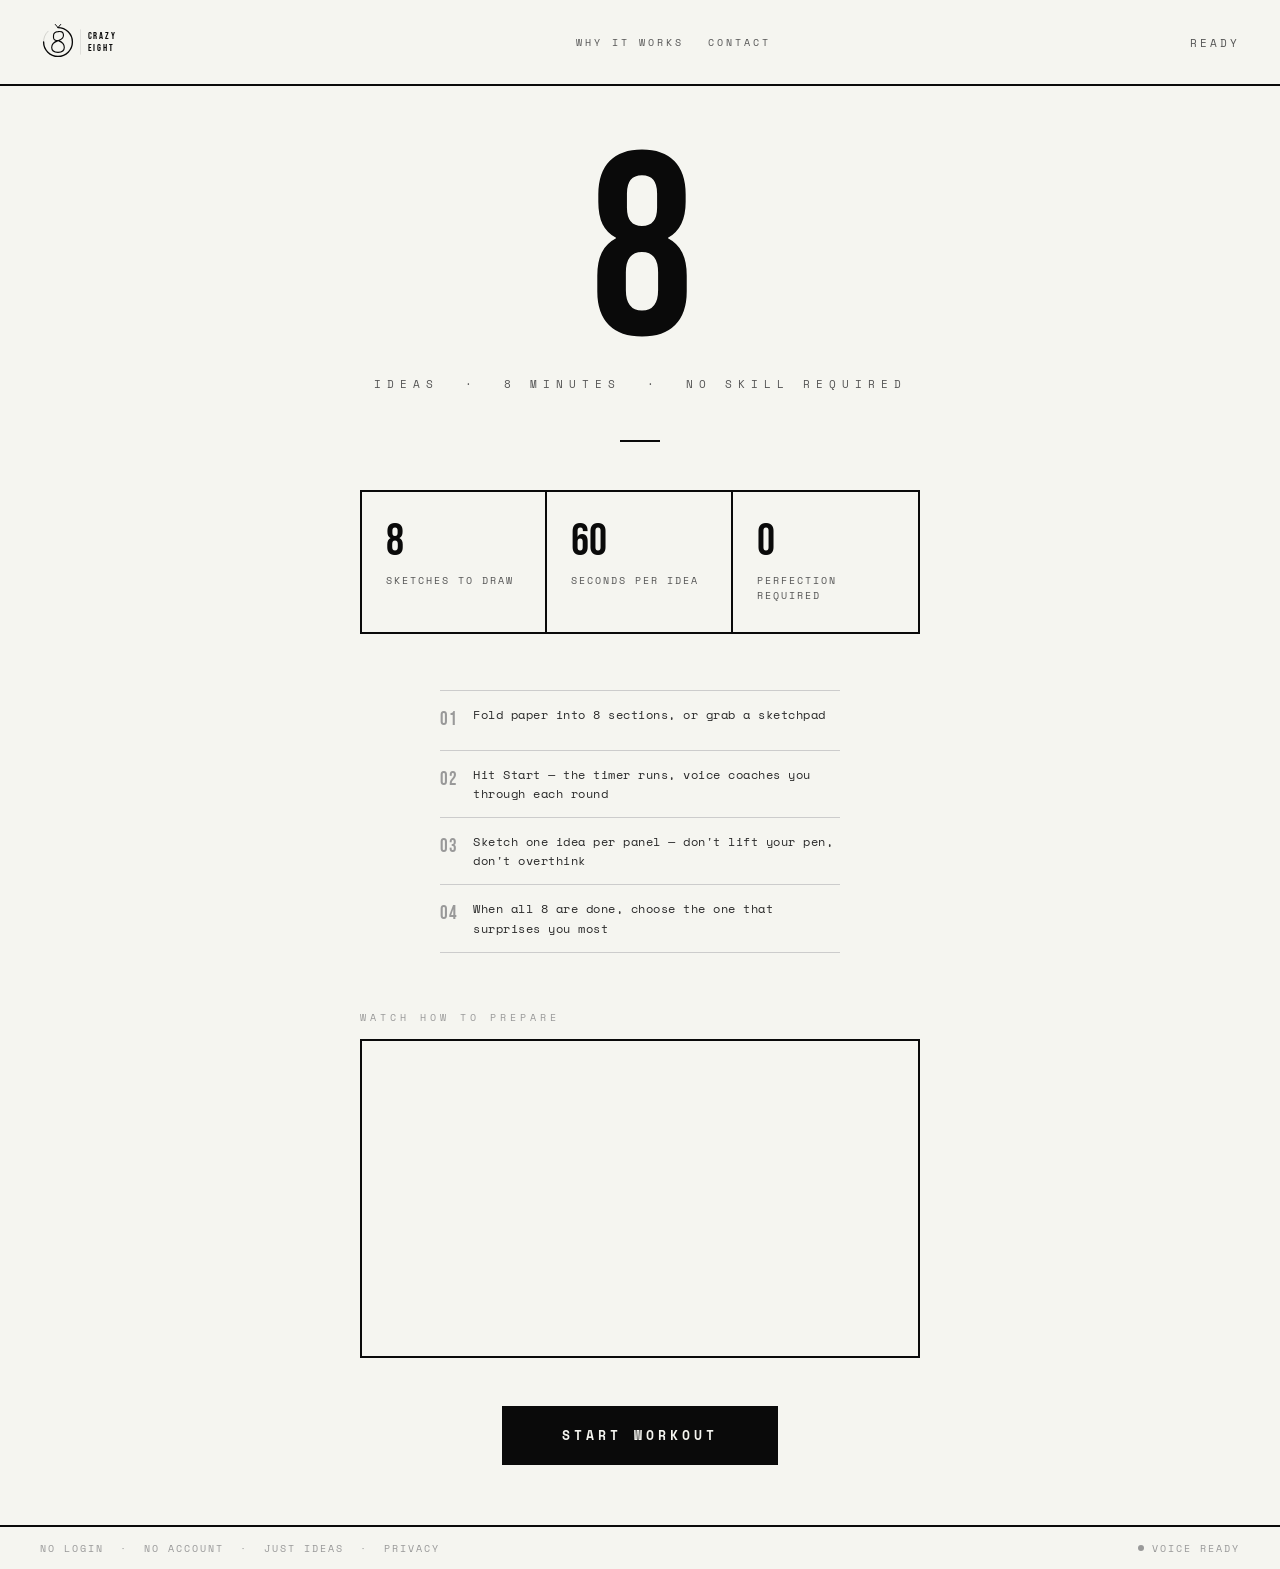
==== commit a0de188b: "Replace text wordmark with DF-2 SVG logo; move Privacy to footer only - Horizontal lockup SVG (arc i" ====
--- a/index.html
+++ b/index.html
@@ -6,11 +6,11 @@
   <title>Crazy 8 Ideation Timer — Free Design Sprint Tool</title>
   <meta name="description" content="Run a Crazy 8 ideation session in your browser. Free timed tool that coaches you through 8 sketches in 8 minutes — no account, no install, just ideas.">
   <meta name="keywords" content="crazy 8 ideation, crazy eights design sprint, ideation timer, design sprint exercise, 8 ideas 8 minutes, UX ideation tool">
-  <link rel="canonical" href="https://crazy-eight.netlify.app/">
+  <link rel="canonical" href="https://crazy8ideation.com/">
 
   <!-- Open Graph -->
   <meta property="og:type" content="website">
-  <meta property="og:url" content="https://crazy-eight.netlify.app/">
+  <meta property="og:url" content="https://crazy8ideation.com/">
   <meta property="og:title" content="Crazy 8 Ideation Timer — Free Design Sprint Tool">
   <meta property="og:description" content="8 ideas in 8 minutes. Free browser-based timer with voice coaching for the Crazy 8 design sprint exercise. No account required.">
   <meta name="twitter:card" content="summary">
@@ -23,7 +23,7 @@
     "@context": "https://schema.org",
     "@type": "WebApplication",
     "name": "Crazy 8 Ideation Timer",
-    "url": "https://crazy-eight.netlify.app/",
+    "url": "https://crazy8ideation.com/",
     "description": "A free browser-based timer for the Crazy 8 design sprint ideation exercise. Guides you through 8 sketches in 8 minutes with voice coaching and visual progress tracking.",
     "applicationCategory": "DesignApplication",
     "operatingSystem": "Any",
@@ -51,11 +51,21 @@
 
     <!-- Header Section -->
     <header class="topbar">
-      <div class="wordmark wordmark-link" onclick="resetToStart()">Crazy 8 <span>/ IDEATION WORKOUT</span></div>
+      <div class="wordmark wordmark-link" onclick="resetToStart()" aria-label="Crazy 8 — go to home">
+        <svg viewBox="0 0 260 80" height="36" xmlns="http://www.w3.org/2000/svg" aria-hidden="true">
+          <path d="M40 8 A32 32 0 1 1 8 40" fill="none" stroke="var(--black)" stroke-width="3" stroke-linecap="round"/>
+          <path d="M8 40 A32 32 0 0 1 18 16" fill="none" stroke="var(--black)" stroke-width="1.2" stroke-linecap="round" opacity=".28"/>
+          <line x1="40" y1="8" x2="34" y2="1" stroke="var(--black)" stroke-width="2.2" stroke-linecap="round"/>
+          <line x1="40" y1="8" x2="46" y2="1" stroke="var(--black)" stroke-width="2.2" stroke-linecap="round"/>
+          <path d="M30 26 Q30 18 40 17 Q51 15 52 23 Q54 32 41 37 Q54 42 54 52 Q54 62 40 63 Q26 62 26 52 Q26 42 40 37 Q30 37 30 30Z" fill="none" stroke="var(--black)" stroke-width="2.5" stroke-linecap="round" stroke-linejoin="round"/>
+          <line x1="90" y1="12" x2="90" y2="68" stroke="var(--black)" stroke-width="1" opacity=".2"/>
+          <text x="106" y="34" style="font-size:22px;font-weight:400;fill:var(--black);font-family:'Bebas Neue',sans-serif;letter-spacing:4px;">CRAZY</text>
+          <text x="106" y="60" style="font-size:22px;font-weight:400;fill:var(--black);font-family:'Bebas Neue',sans-serif;letter-spacing:4px;">EIGHT</text>
+        </svg>
+      </div>
       <nav class="topbar-nav">
         <button class="topbar-nav-link" onclick="showWhy()">Why It Works</button>
         <button class="topbar-nav-link" onclick="showContact()">Contact</button>
-        <button class="topbar-nav-link" onclick="showPrivacy()">Privacy</button>
       </nav>
       <div class="topbar-status" id="topbarStatus">READY</div>
     </header>
@@ -370,7 +380,7 @@
             <span class="why-block-tag">Data Controller</span>
           </div>
           <div class="why-block-title">WHO WE ARE</div>
-          <p class="why-block-text">Crazy 8 is an independent, free-to-use ideation tool. The data controller responsible for any personal data processed through this website is the operator of crazy8.netlify.app. You can reach us via the Contact page on this site.</p>
+          <p class="why-block-text">Crazy 8 is an independent, free-to-use ideation tool. The data controller responsible for any personal data processed through this website is the operator of crazy8ideation.com. You can reach us via the Contact page on this site.</p>
           <p class="why-block-text">We are not required to register with the Information Commissioner's Office (ICO) at this time because we do not process personal data at a scale or in a manner that triggers mandatory registration. We remain committed to processing any data we do receive in full compliance with the UK GDPR and the Data Protection Act 2018.</p>
         </div>
 
--- a/crazy_eight.css
+++ b/crazy_eight.css
@@ -37,9 +37,8 @@
 }
 
 .wordmark {
-  font-family: var(--serif);
-  font-size: 2rem;
-  letter-spacing: 4px;
+  display: flex;
+  align-items: center;
   line-height: 1;
 }
 
@@ -48,12 +47,10 @@
   user-select: none;
 }
 
-.wordmark span {
-  color: var(--gray-3);
-  font-size: 0.85rem;
-  font-family: var(--mono);
-  letter-spacing: 2px;
-  font-weight: 400;
+.wordmark svg {
+  display: block;
+  height: 36px;
+  width: auto;
 }
 
 .topbar-status {
@@ -1010,7 +1007,7 @@
 /* ── RESPONSIVE ── */
 @media (max-width: 680px) {
   .topbar { padding: 18px 20px; }
-  .wordmark { font-size: 1.5rem; }
+  .wordmark svg { height: 28px; }
   .topbar-nav { gap: 14px; }
   .topbar-nav-link { font-size: 0.55rem; letter-spacing: 2px; }
 
@@ -1080,7 +1077,6 @@
 }
 
 @media (max-width: 420px) {
-  .wordmark span { display: none; }
   .topbar-nav { gap: 10px; }
 }
 
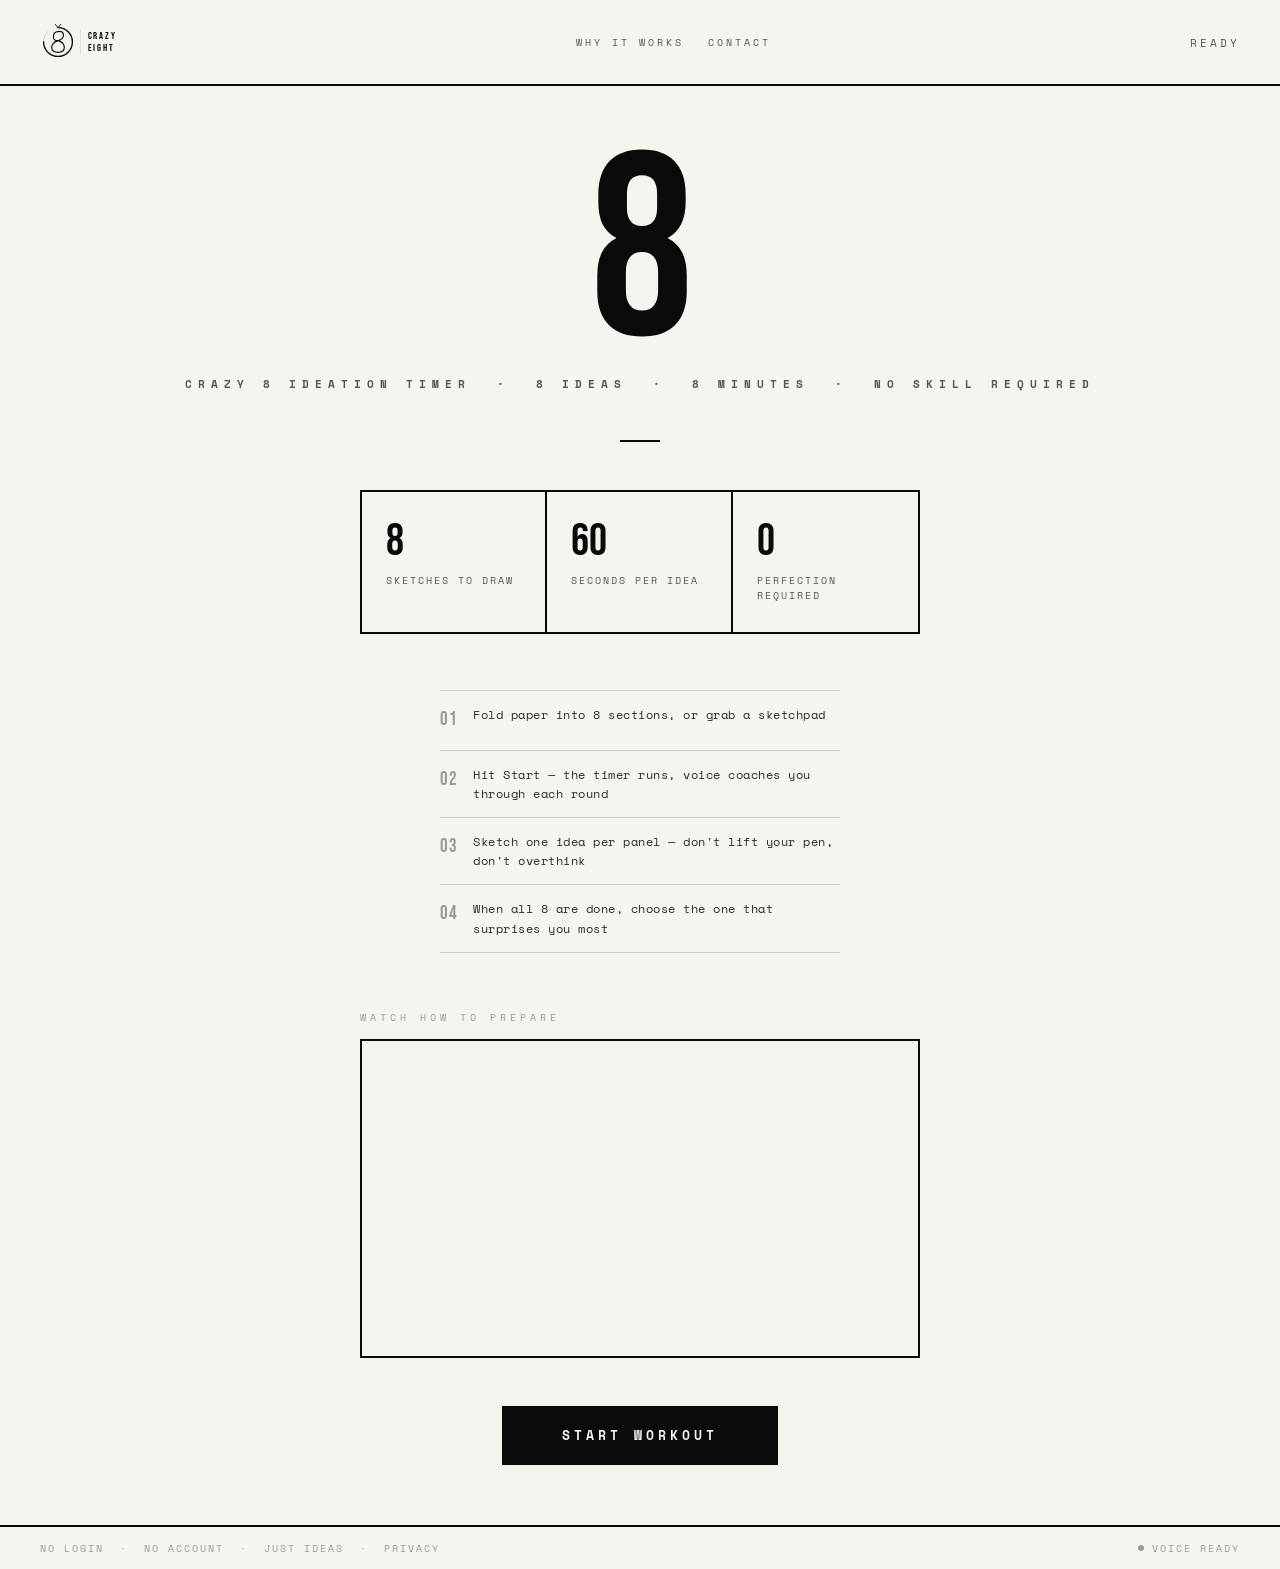
==== commit 92a0ae5f: "Add contact, privacy, and why pages; update styles and site content New pages weren't previously com" ====
--- a/index.html
+++ b/index.html
@@ -3,15 +3,16 @@
 <head>
   <meta charset="UTF-8">
   <meta name="viewport" content="width=device-width, initial-scale=1.0">
-  <title>Crazy 8 Ideation Timer — Free Design Sprint Tool</title>
+  <title>Crazy 8 Ideation Timer - Free Design Sprint Tool</title>
   <meta name="description" content="Run a Crazy 8 ideation session in your browser. Free timed tool that coaches you through 8 sketches in 8 minutes — no account, no install, just ideas.">
   <meta name="keywords" content="crazy 8 ideation, crazy eights design sprint, ideation timer, design sprint exercise, 8 ideas 8 minutes, UX ideation tool">
   <link rel="canonical" href="https://crazy8ideation.com/">
-
-  <!-- Open Graph -->
+  <link rel="icon" type="image/svg+xml" href="/favicon.svg">
+
+  <!-- Metadata for SEO -->
   <meta property="og:type" content="website">
   <meta property="og:url" content="https://crazy8ideation.com/">
-  <meta property="og:title" content="Crazy 8 Ideation Timer — Free Design Sprint Tool">
+  <meta property="og:title" content="Crazy 8 Ideation Timer - Free Design Sprint Tool">
   <meta property="og:description" content="8 ideas in 8 minutes. Free browser-based timer with voice coaching for the Crazy 8 design sprint exercise. No account required.">
   <meta name="twitter:card" content="summary">
   <meta name="twitter:title" content="Crazy 8 Ideation Timer — Free Design Sprint Tool">
@@ -43,6 +44,8 @@
   }
   </script>
 
+  <link rel="preconnect" href="https://fonts.googleapis.com">
+  <link rel="preconnect" href="https://fonts.gstatic.com" crossorigin>
   <link href="https://fonts.googleapis.com/css2?family=Space+Mono:wght@400;700&family=Bebas+Neue&display=swap" rel="stylesheet">
   <link rel="stylesheet" href="crazy_eight.css">
 </head>
@@ -51,7 +54,7 @@
 
     <!-- Header Section -->
     <header class="topbar">
-      <div class="wordmark wordmark-link" onclick="resetToStart()" aria-label="Crazy 8 — go to home">
+      <a class="wordmark wordmark-link" href="index.html" onclick="resetToStart(); return false;" aria-label="Crazy 8 — go to home">
         <svg viewBox="0 0 260 80" height="36" xmlns="http://www.w3.org/2000/svg" aria-hidden="true">
           <path d="M40 8 A32 32 0 1 1 8 40" fill="none" stroke="var(--black)" stroke-width="3" stroke-linecap="round"/>
           <path d="M8 40 A32 32 0 0 1 18 16" fill="none" stroke="var(--black)" stroke-width="1.2" stroke-linecap="round" opacity=".28"/>
@@ -62,10 +65,10 @@
           <text x="106" y="34" style="font-size:22px;font-weight:400;fill:var(--black);font-family:'Bebas Neue',sans-serif;letter-spacing:4px;">CRAZY</text>
           <text x="106" y="60" style="font-size:22px;font-weight:400;fill:var(--black);font-family:'Bebas Neue',sans-serif;letter-spacing:4px;">EIGHT</text>
         </svg>
-      </div>
+      </a>
       <nav class="topbar-nav">
-        <button class="topbar-nav-link" onclick="showWhy()">Why It Works</button>
-        <button class="topbar-nav-link" onclick="showContact()">Contact</button>
+        <a class="topbar-nav-link" href="why.html">Why It Works</a>
+        <a class="topbar-nav-link" href="contact.html">Contact</a>
       </nav>
       <div class="topbar-status" id="topbarStatus">READY</div>
     </header>
@@ -77,7 +80,7 @@
 
       <!-- Hero Section-->
       <div class="hero-number">8</div>
-      <div class="hero-label">Ideas &nbsp;·&nbsp; 8 Minutes &nbsp;·&nbsp; No Skill Required</div>
+      <h1 class="hero-label">Crazy 8 Ideation Timer &nbsp;·&nbsp; 8 Ideas &nbsp;·&nbsp; 8 Minutes &nbsp;·&nbsp; No Skill Required</h1>
       <div class="divider"></div>
 
       <div class="rule-grid">
@@ -227,284 +230,11 @@
 
     </section>
 
-    <!-- Why It Works Section -->
-    <section class="screen" id="whyScreen">
-
-      <div class="page-hero">
-        <div class="page-eyebrow">The Science Behind It</div>
-        <div class="page-big-title">WHY IT<br>WORKS.</div>
-        <div class="done-divider" style="margin:32px auto;"></div>
-        <p class="page-intro">Crazy 8 works not despite its constraints — because of them. Time pressure, quantity requirements, and analog tools trigger distinct cognitive states that digital brainstorming alone cannot replicate.</p>
-      </div>
-
-      <div class="why-blocks">
-
-        <div class="why-block">
-          <div class="why-block-header">
-            <span class="why-block-n">01</span>
-            <span class="why-block-tag">Divergent Thinking</span>
-          </div>
-          <div class="why-block-title">QUANTITY FORCES QUALITY</div>
-          <p class="why-block-text">The first seven rounds push you into divergent mode — generating ideas without judgment. Sixty seconds is too short to second-guess yourself. You sketch and move on before your inner critic can speak.</p>
-          <p class="why-block-text">Over eight rounds you're pushed past the safe first answer, past the variation-of-the-first-idea, and into territory you wouldn't reach by thinking alone. Research consistently shows the most original ideas emerge in later cycles — after the obvious has been exhausted. Crazy 8 guarantees you get there.</p>
-          <div class="why-stats">
-            <div class="why-stat">
-              <div class="why-stat-n">60s</div>
-              <div class="why-stat-l">Too short to second-guess yourself</div>
-            </div>
-            <div class="why-stat">
-              <div class="why-stat-n">8</div>
-              <div class="why-stat-l">Ideas pushes exploration past the obvious</div>
-            </div>
-            <div class="why-stat">
-              <div class="why-stat-n">5–8</div>
-              <div class="why-stat-l">Rounds where the best ideas tend to appear</div>
-            </div>
-          </div>
-        </div>
-
-        <div class="why-block">
-          <div class="why-block-header">
-            <span class="why-block-n">02</span>
-            <span class="why-block-tag">Convergent Thinking</span>
-          </div>
-          <div class="why-block-title">SELECTING AND COMBINING</div>
-          <p class="why-block-text">Round 8 shifts your mind toward synthesis. After generating at speed, the brain craves evaluation. The completion prompts aren't decoration — they're a deliberate phase change built into the structure.</p>
-          <ul class="why-list">
-            <li class="why-list-item">
-              <span class="why-list-q">Which idea surprises you?</span>
-              <span class="why-list-a">Surprise signals genuine novelty — unexpected ideas are always worth a closer look.</span>
-            </li>
-            <li class="why-list-item">
-              <span class="why-list-q">Which solves the problem best?</span>
-              <span class="why-list-a">Returns you to the original brief after a session of unconstrained thinking.</span>
-            </li>
-            <li class="why-list-item">
-              <span class="why-list-q">Can two ideas be combined?</span>
-              <span class="why-list-a">Hybrid ideas frequently outperform either source. This is where breakthroughs tend to live.</span>
-            </li>
-          </ul>
-          <p class="why-block-text">The gap between making and evaluating is critical. Crazy 8 builds that gap into its structure — you cannot skip from generation directly to execution.</p>
-        </div>
-
-        <div class="why-block">
-          <div class="why-block-header">
-            <span class="why-block-n">03</span>
-            <span class="why-block-tag">Paper &amp; Pencil</span>
-          </div>
-          <div class="why-block-title">LOW FIDELITY IS THE FEATURE</div>
-          <p class="why-block-text">A pencil sketch made in 60 seconds cannot be mistaken for a finished product. That roughness is not a limitation — it is the entire point.</p>
-          <div class="why-pillars">
-            <div class="why-pillar">
-              <div class="why-pillar-title">Low fidelity = low attachment</div>
-              <p class="why-pillar-text">When you've spent 60 seconds on a drawing, you can discard it without hesitation. When you've spent three hours on a digital mockup, you can't. Paper removes the sunk-cost trap from the process entirely.</p>
-            </div>
-            <div class="why-pillar">
-              <div class="why-pillar-title">Sketches invite collaboration</div>
-              <p class="why-pillar-text">A rough box with an arrow communicates "there's a button here" without accidentally fixing the visual design. Polished mockups shut down feedback. Rough sketches open it up and invite challenge.</p>
-            </div>
-            <div class="why-pillar">
-              <div class="why-pillar-title">Inclusive by default</div>
-              <p class="why-pillar-text">Anyone can participate regardless of software skills. A pen is the universal design tool. The playing field is completely flat — no Figma licence, no learning curve, no barrier.</p>
-            </div>
-            <div class="why-pillar">
-              <div class="why-pillar-title">Research supports it</div>
-              <p class="why-pillar-text">Studies on design fixation (Jansson &amp; Smith, 1991) show high-fidelity references early in the process constrain output — designers copy features rather than explore alternatives. Research in embodied cognition shows the physical act of drawing activates spatial reasoning and motor memory in ways digital tools do not replicate.</p>
-            </div>
-          </div>
-        </div>
-
-      </div>
-
-      <div class="page-back">
-        <button class="btn-ghost" onclick="resetToStart()">&#8592; Back to Start</button>
-      </div>
-
-    </section>
-
-    <!-- Contact Section -->
-    <section class="screen" id="contactScreen">
-
-      <div class="page-hero">
-        <div class="page-eyebrow">Get in Touch</div>
-        <div class="page-big-title">CONTACT.</div>
-        <div class="done-divider" style="margin:32px auto;"></div>
-        <p class="page-intro">Built to help designers think faster. Free and private — no account, no data collection, no catch.</p>
-      </div>
-
-      <form class="feedback-form" name="feedback" method="POST" action="/success.html" data-netlify="true" id="feedbackForm">
-        <input type="hidden" name="form-name" value="feedback">
-        <div class="form-group">
-          <label class="form-label" for="feedbackName">Name</label>
-          <input class="form-input" type="text" id="feedbackName" name="name" placeholder="Your name" required>
-        </div>
-        <div class="form-group">
-          <label class="form-label" for="feedbackEmail">Email</label>
-          <input class="form-input" type="email" id="feedbackEmail" name="reply-to" placeholder="your@email.com">
-        </div>
-        <div class="form-group">
-          <label class="form-label" for="feedbackMessage">Message</label>
-          <textarea class="form-textarea" id="feedbackMessage" name="message" rows="5" placeholder="Feature request, bug report, or just a hello..." required></textarea>
-        </div>
-        <button class="btn-start" type="submit"><span>Send Feedback</span></button>
-      </form>
-      <p id="feedbackSuccess" style="display:none; margin-top:16px; font-size:0.78rem; letter-spacing:1px; text-transform:uppercase;">Message sent. Thanks!</p>
-
-      <div class="contact-about">
-        <div class="contact-about-label">About this project</div>
-        <p class="contact-about-text">Crazy 8 is a timed ideation tool for product designers, UX researchers, and teams who need to generate eight distinct ideas in eight focused minutes. It uses voice coaching, visual progress tracking, and structured reflection prompts to move from blank page to convergent thinking in one session.</p>
-        <p class="contact-about-text">Have a feature request, found a bug, or want to collaborate? Send an email — all feedback is welcome.</p>
-      </div>
-
-      <div class="page-back">
-        <button class="btn-ghost" onclick="resetToStart()">&#8592; Back to Start</button>
-      </div>
-
-    </section>
-
-    <!-- Privacy Section -->
-    <section class="screen" id="privacyScreen">
-
-      <div class="page-hero">
-        <div class="page-eyebrow">UK GDPR &amp; Data Protection Act 2018</div>
-        <div class="page-big-title">PRIVACY.</div>
-        <div class="done-divider" style="margin:32px auto;"></div>
-        <p class="page-intro">This notice explains what personal data Crazy 8 collects, why, and the rights you hold under UK data protection law. Last updated: June 2026.</p>
-      </div>
-
-      <div class="why-blocks">
-
-        <div class="why-block">
-          <div class="why-block-header">
-            <span class="why-block-n">01</span>
-            <span class="why-block-tag">Data Controller</span>
-          </div>
-          <div class="why-block-title">WHO WE ARE</div>
-          <p class="why-block-text">Crazy 8 is an independent, free-to-use ideation tool. The data controller responsible for any personal data processed through this website is the operator of crazy8ideation.com. You can reach us via the Contact page on this site.</p>
-          <p class="why-block-text">We are not required to register with the Information Commissioner's Office (ICO) at this time because we do not process personal data at a scale or in a manner that triggers mandatory registration. We remain committed to processing any data we do receive in full compliance with the UK GDPR and the Data Protection Act 2018.</p>
-        </div>
-
-        <div class="why-block">
-          <div class="why-block-header">
-            <span class="why-block-n">02</span>
-            <span class="why-block-tag">Data We Collect</span>
-          </div>
-          <div class="why-block-title">WHAT &amp; WHY</div>
-          <p class="why-block-text">Crazy 8 is designed to collect as little data as possible. There is no account system, no login, and no behavioural tracking. Below is a full account of the limited data that may be processed.</p>
-          <div class="why-pillars">
-            <div class="why-pillar">
-              <div class="why-pillar-title">Contact form submissions</div>
-              <p class="why-pillar-text">When you use the Contact page to send feedback, your name, email address (optional), and message are collected. This data is processed for the sole purpose of reading and responding to your message. The lawful basis is our legitimate interest in improving the tool and communicating with people who reach out to us (UK GDPR Article 6(1)(f)).</p>
-            </div>
-            <div class="why-pillar">
-              <div class="why-pillar-title">Embedded YouTube video</div>
-              <p class="why-pillar-text">The start screen includes an embedded YouTube video hosted by Google. When you interact with or play this video, Google/YouTube may set cookies and collect data about your device and viewing behaviour under their own privacy policy. We have no access to or control over this data. You should review Google's Privacy Policy for details.</p>
-            </div>
-            <div class="why-pillar">
-              <div class="why-pillar-title">Hosting and server logs</div>
-              <p class="why-pillar-text">This site is hosted on Netlify. Netlify's infrastructure may automatically log technical data — such as your IP address, browser type, and pages requested — for security and service reliability purposes. This is standard web hosting practice. See Netlify's Privacy Policy for details.</p>
-            </div>
-            <div class="why-pillar">
-              <div class="why-pillar-title">No analytics or cookies</div>
-              <p class="why-pillar-text">We do not use Google Analytics, tracking pixels, advertising cookies, or any first-party analytics tool. No profile is built about your visit. The tool runs entirely in your browser — your timer progress, voice settings, and session state are held only in memory and are deleted when you close the tab.</p>
-            </div>
-          </div>
-        </div>
-
-        <div class="why-block">
-          <div class="why-block-header">
-            <span class="why-block-n">03</span>
-            <span class="why-block-tag">Retention &amp; Sharing</span>
-          </div>
-          <div class="why-block-title">HOW LONG &amp; WHO</div>
-          <p class="why-block-text">Contact form submissions are stored by Netlify Forms for as long as necessary to read and act on your message, and no longer than 12 months from the date of submission. We do not sell, rent, or share your personal data with any third party for marketing or commercial purposes.</p>
-          <ul class="why-list">
-            <li class="why-list-item">
-              <span class="why-list-q">Netlify Inc.</span>
-              <span class="why-list-a">Our hosting provider and form processor. Netlify processes form submission data as a data processor acting on our behalf, under a Data Processing Agreement. Netlify is certified under the EU-U.S. Data Privacy Framework and implements appropriate safeguards for international transfers.</span>
-            </li>
-            <li class="why-list-item">
-              <span class="why-list-q">Google LLC (YouTube)</span>
-              <span class="why-list-a">Google operates independently as a data controller for data collected via the YouTube embed. We have no data-sharing relationship with Google — any data collection is governed solely by Google's terms and privacy policy.</span>
-            </li>
-            <li class="why-list-item">
-              <span class="why-list-q">Law enforcement or legal obligation</span>
-              <span class="why-list-a">We may disclose personal data if required to do so by law or in response to valid requests by public authorities (e.g., a court order). We will only do so to the extent required and will notify you where legally permissible.</span>
-            </li>
-          </ul>
-        </div>
-
-        <div class="why-block">
-          <div class="why-block-header">
-            <span class="why-block-n">04</span>
-            <span class="why-block-tag">Your Rights</span>
-          </div>
-          <div class="why-block-title">YOUR RIGHTS UNDER UK GDPR</div>
-          <p class="why-block-text">Under the UK General Data Protection Regulation and the Data Protection Act 2018, you have the following rights regarding any personal data we hold about you. These rights are not absolute and may be subject to exemptions, but we will respond to all requests within one calendar month.</p>
-          <div class="why-pillars">
-            <div class="why-pillar">
-              <div class="why-pillar-title">Right of access</div>
-              <p class="why-pillar-text">You can request a copy of the personal data we hold about you (a Subject Access Request). We will provide this free of charge within one month.</p>
-            </div>
-            <div class="why-pillar">
-              <div class="why-pillar-title">Right to rectification</div>
-              <p class="why-pillar-text">If any data we hold about you is inaccurate or incomplete, you have the right to have it corrected without undue delay.</p>
-            </div>
-            <div class="why-pillar">
-              <div class="why-pillar-title">Right to erasure</div>
-              <p class="why-pillar-text">Also known as the "right to be forgotten." You can request that we delete personal data we hold about you where there is no legitimate reason to continue processing it.</p>
-            </div>
-            <div class="why-pillar">
-              <div class="why-pillar-title">Right to object</div>
-              <p class="why-pillar-text">Where we rely on legitimate interests as our lawful basis, you have the right to object to that processing. We will cease processing unless we can demonstrate compelling legitimate grounds that override your interests.</p>
-            </div>
-          </div>
-          <p class="why-block-text" style="margin-top:24px;">You also have the right to restrict processing and the right to data portability in certain circumstances. To exercise any of these rights, please contact us via the Contact page. We will not charge a fee and will respond within one month, with the option to extend by a further two months for complex or numerous requests.</p>
-        </div>
-
-        <div class="why-block">
-          <div class="why-block-header">
-            <span class="why-block-n">05</span>
-            <span class="why-block-tag">Complaints &amp; Supervisory Authority</span>
-          </div>
-          <div class="why-block-title">THE ICO</div>
-          <p class="why-block-text">If you believe we have not handled your personal data in accordance with UK data protection law, you have the right to lodge a complaint with the Information Commissioner's Office (ICO) — the UK's independent supervisory authority for data protection.</p>
-          <p class="why-block-text">We would, however, welcome the opportunity to address your concerns directly before you contact the ICO. Please reach out via the Contact page first.</p>
-          <div class="why-stats" style="grid-template-columns:1fr 1fr;">
-            <div class="why-stat">
-              <div class="why-stat-n" style="font-size:1rem;letter-spacing:1px;">ICO</div>
-              <div class="why-stat-l">Information Commissioner's Office — ico.org.uk</div>
-            </div>
-            <div class="why-stat">
-              <div class="why-stat-n" style="font-size:1rem;letter-spacing:1px;">0303 123 1113</div>
-              <div class="why-stat-l">ICO helpline (Mon–Fri, 9am–4:30pm)</div>
-            </div>
-          </div>
-        </div>
-
-        <div class="why-block">
-          <div class="why-block-header">
-            <span class="why-block-n">06</span>
-            <span class="why-block-tag">Cookies</span>
-          </div>
-          <div class="why-block-title">COOKIES &amp; TRACKING</div>
-          <p class="why-block-text">Crazy 8 does not set any first-party cookies. We do not use session cookies, persistent cookies, or tracking technologies of any kind on this domain.</p>
-          <p class="why-block-text">The embedded YouTube video on the start screen is served by Google and may set third-party cookies on your device when you interact with the player. These are governed entirely by Google's Cookie Policy. If you prefer to avoid YouTube cookies, you can close or ignore the video — the timer and all other features of Crazy 8 will work normally without it.</p>
-        </div>
-
-      </div>
-
-      <div class="page-back">
-        <button class="btn-ghost" onclick="resetToStart()">&#8592; Back to Start</button>
-      </div>
-
-    </section>
-
     </main>
 
     <!-- Footer Section -->
     <footer class="bottombar">
-      <div class="bottombar-note">No login &nbsp;·&nbsp; No account &nbsp;·&nbsp; Just ideas &nbsp;·&nbsp; <button class="footer-privacy-link" onclick="showPrivacy()">Privacy</button></div>
+      <div class="bottombar-note">No login &nbsp;·&nbsp; No account &nbsp;·&nbsp; Just ideas &nbsp;·&nbsp; <a class="footer-privacy-link" href="privacy.html">Privacy</a></div>
       <div class="voice-status">
         <div class="voice-dot" id="voiceDot"></div>
         <span id="voiceStatusText">Voice ready</span>
@@ -515,21 +245,5 @@
 
 
   <script src="crazy_eight.js"></script>
-  <script>
-    document.getElementById('feedbackForm').addEventListener('submit', function(e) {
-      e.preventDefault();
-      var form = this;
-      fetch('/', {
-        method: 'POST',
-        headers: { 'Content-Type': 'application/x-www-form-urlencoded' },
-        body: new URLSearchParams(new FormData(form)).toString()
-      }).then(function() {
-        form.style.display = 'none';
-        document.getElementById('feedbackSuccess').style.display = 'block';
-      }).catch(function() {
-        alert('Something went wrong. Please try again.');
-      });
-    });
-  </script>
 </body>
 </html>
--- a/crazy_eight.css
+++ b/crazy_eight.css
@@ -20,14 +20,14 @@
   -webkit-font-smoothing: antialiased;
 }
 
-/* ── LAYOUT ── */
+/* LAYOUT */
 .shell {
   min-height: 100vh;
   display: grid;
   grid-template-rows: auto 1fr auto;
 }
 
-/* ── HEADER SECTION ── */
+/* HEADER SECTION */
 .topbar {
   display: flex;
   justify-content: space-between;
@@ -45,6 +45,7 @@
 .wordmark-link {
   cursor: pointer;
   user-select: none;
+  text-decoration: none;
 }
 
 .wordmark svg {
@@ -60,7 +61,7 @@
   color: var(--gray-3);
 }
 
-/* ── SCREENS ── */
+/* SCREENS */
 .screen {
   display: none;
   animation: appear 0.4s ease both;
@@ -72,7 +73,7 @@
   to   { opacity: 1; transform: translateY(0); }
 }
 
-/* ── START SCREEN ── */
+/* START SCREEN */
 #startScreen {
   flex-direction: column;
   align-items: center;
@@ -166,7 +167,7 @@
   line-height: 1.6;
 }
 
-/* ── ONBOARDING VIDEO SECTION ── */
+/* ONBOARDING VIDEO SECTION */
 .video-section {
   max-width: 560px;
   width: 100%;
@@ -228,7 +229,7 @@
 .btn-start:hover { color: var(--black); border: 2px solid var(--black); }
 .btn-start span { position: relative; z-index: 1; }
 
-/* ── EXERCISE SCREEN ── */
+/* EXERCISE SCREEN */
 #exerciseScreen {
   flex-direction: row;
   height: calc(100vh - 74px);
@@ -480,7 +481,7 @@
 }
 .sketch-row.done .sketch-row-check { opacity: 1; }
 
-/* ── COMPLETION SCREEN ── */
+/* COMPLETION SCREEN */
 #completionScreen {
   flex-direction: column;
   align-items: center;
@@ -567,11 +568,13 @@
   border: 2px solid var(--black);
   padding: 14px 32px;
   cursor: pointer;
+  display: inline-block;
+  text-decoration: none;
   transition: background 0.2s, color 0.2s;
 }
 .btn-ghost:hover { background: var(--black); color: var(--white); }
 
-/* ── CONVERGENCE STAGE ── */
+/* CONVERGENCE STAGE */
 .reflection-section {
   max-width: 420px;
   width: 100%;
@@ -605,7 +608,7 @@
   border-top: 1px solid var(--gray-5);
 }
 
-/* ── TOPBAR NAV ── */
+/* TOPBAR NAV */
 .topbar-nav {
   display: flex;
   gap: 24px;
@@ -622,13 +625,14 @@
   border: none;
   cursor: pointer;
   padding: 4px 0;
+  text-decoration: none;
   transition: color 0.15s;
   white-space: nowrap;
 }
 
 .topbar-nav-link:hover { color: var(--black); }
 
-/* ── SHARED CONTENT PAGE ── */
+/* SHARED CONTENT PAGE */
 #whyScreen,
 #contactScreen,
 #privacyScreen {
@@ -672,7 +676,7 @@
   margin: 48px 0 64px;
 }
 
-/* ── WHY SCREEN ── */
+/* WHY SCREEN */
 .why-blocks {
   max-width: 640px;
   width: 100%;
@@ -814,7 +818,7 @@
   letter-spacing: 0.2px;
 }
 
-/* ── CONTACT SCREEN ── */
+/* CONTACT SCREEN */
 .contact-items {
   max-width: 640px;
   width: 100%;
@@ -890,7 +894,7 @@
 
 .contact-about-text:last-child { margin-bottom: 0; }
 
-/* ── FEEDBACK FORM ── */
+/* FEEDBACK FORM */
 .feedback-form {
   max-width: 640px;
   width: 100%;
@@ -946,7 +950,7 @@
   margin-top: 8px;
 }
 
-/* ── FOOTER SECTION ── */
+/* FOOTER SECTION */
 .bottombar {
   border-top: 2px solid var(--black);
   display: flex;
@@ -971,6 +975,7 @@
   background: none;
   border: none;
   cursor: pointer;
+  text-decoration: none;
   padding: 0;
   transition: color 0.15s;
 }
@@ -1004,7 +1009,7 @@
   to   { opacity: 0.2; }
 }
 
-/* ── RESPONSIVE ── */
+/* RESPONSIVE */
 @media (max-width: 680px) {
   .topbar { padding: 18px 20px; }
   .wordmark svg { height: 28px; }
